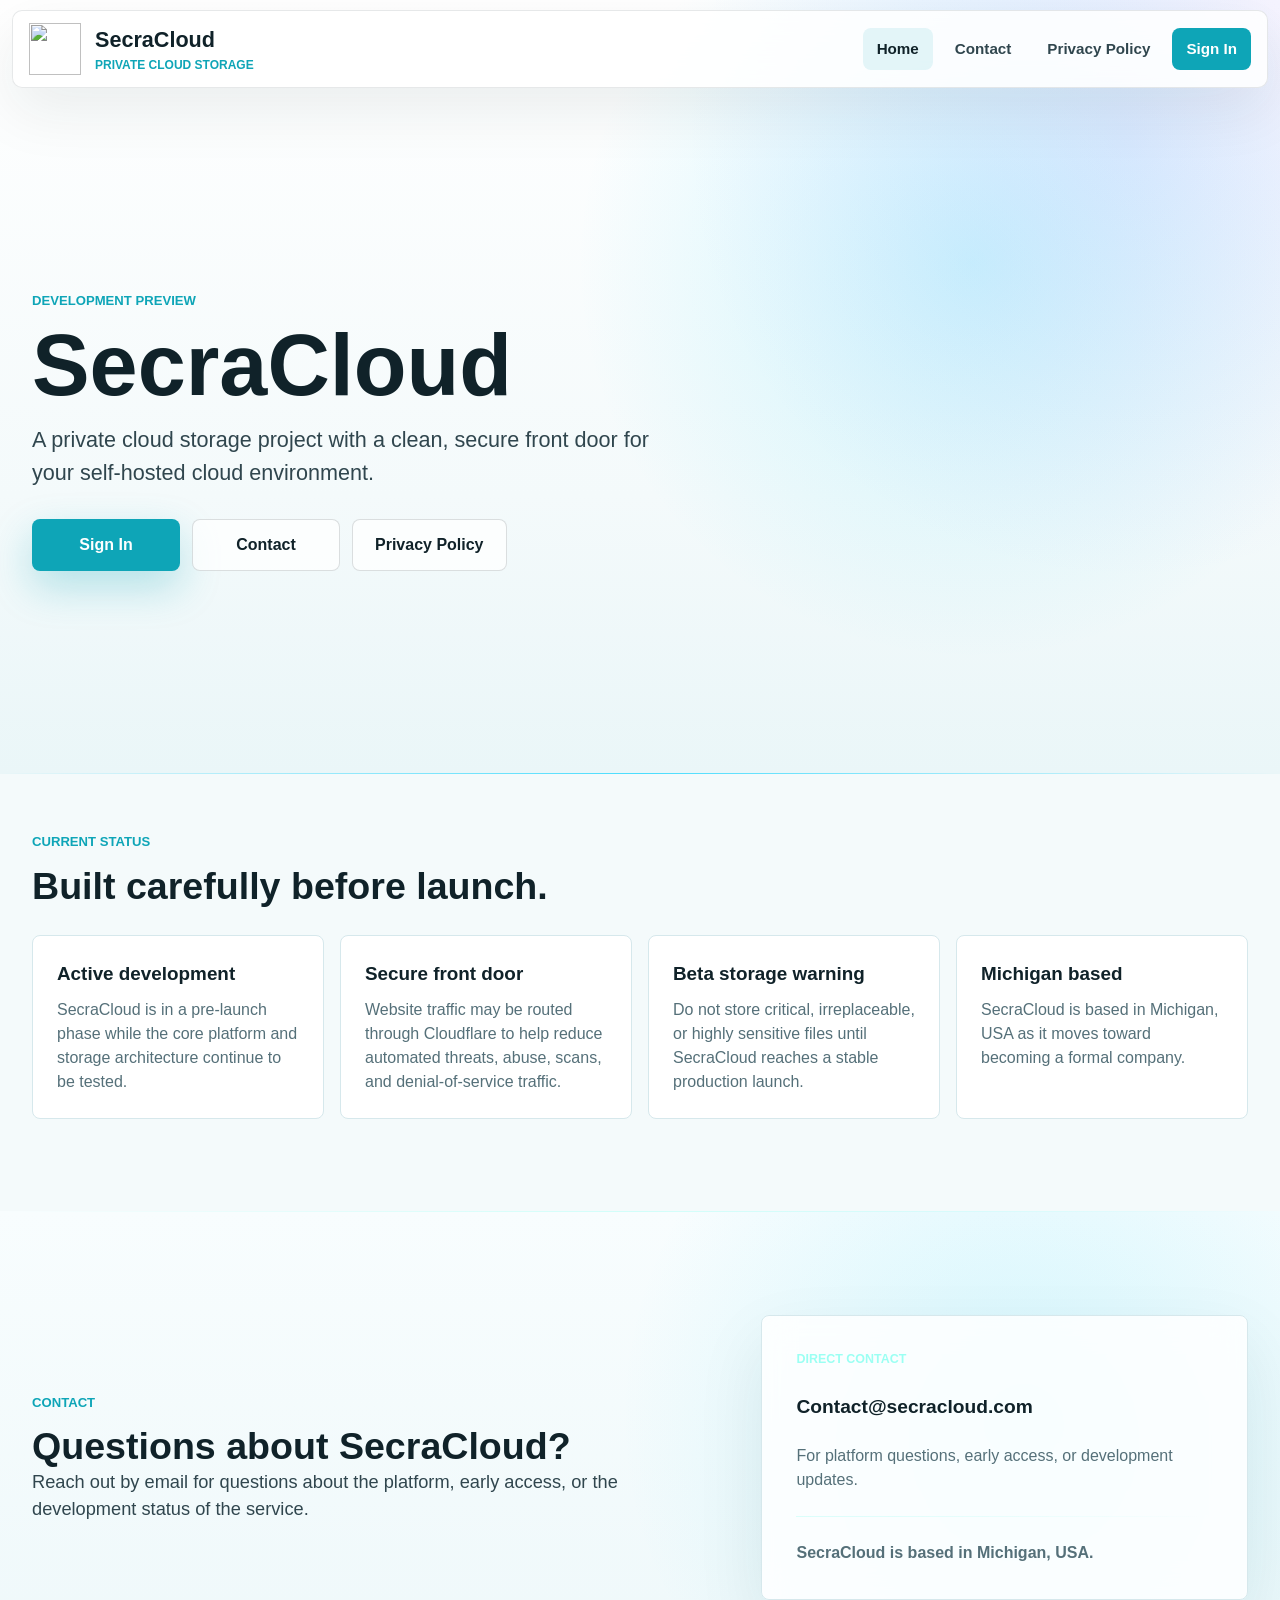
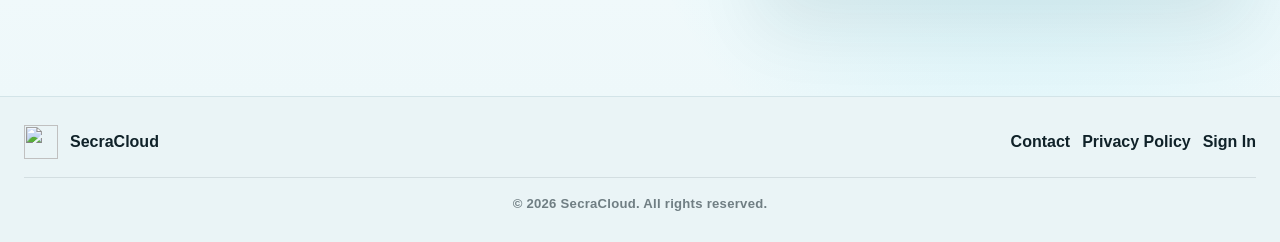
==== index.html @ 566d1885 "Add files via upload" ====
<!doctype html>
<html lang="en">
  <head>
    <meta charset="utf-8">
    <meta name="viewport" content="width=device-width, initial-scale=1">
    <title>SecraCloud</title>
    <meta
      name="description"
      content="SecraCloud is a private cloud storage project currently in active development."
    >
    <link rel="icon" href="assets/favicon.png" type="image/png">
    <link rel="alternate icon" href="assets/favicon.svg" type="image/svg+xml">
    <link rel="stylesheet" href="styles.css">
  </head>
  <body>
    <header class="site-header">
      <nav class="nav-shell" aria-label="Primary navigation">
        <a class="brand" href="index.html" aria-label="SecraCloud home">
          <img src="assets/favicon.png" alt="" width="52" height="52">
          <span>
            <span class="brand-name">SecraCloud</span>
            <span class="brand-tagline">Private cloud storage</span>
          </span>
        </a>
        <div class="nav-links">
          <a aria-current="page" href="index.html">Home</a>
          <a href="#contact">Contact</a>
          <a href="privacy.html">Privacy Policy</a>
          <button id="account-pill" class="account-profile" type="button" hidden>
            <span id="account-avatar" class="account-avatar" aria-hidden="true">SC</span>
            <span id="account-name">Account</span>
          </button>
          <a class="nav-action" href="https://api.secracloud.com" data-storage-link>Sign In</a>
        </div>
      </nav>
    </header>

    <main>
      <section class="hero" aria-labelledby="home-title">
        <div class="hero-inner">
          <p class="eyebrow">Development preview</p>
          <h1 id="home-title">SecraCloud</h1>
          <p class="hero-copy">
            A private cloud storage project with a clean, secure front door for
            your self-hosted cloud environment.
          </p>
          <div class="hero-actions">
            <a class="button button-primary" href="https://api.secracloud.com" data-storage-link>Sign In</a>
            <a class="button button-secondary" href="mailto:Gabrielconway@secracloud.com?subject=SecraCloud%20Inquiry">Contact</a>
            <a class="button button-secondary" href="privacy.html">Privacy Policy</a>
          </div>
        </div>
      </section>

      <section class="status-band" aria-labelledby="status-title">
        <div class="content-wrap">
          <div class="section-heading">
            <p class="eyebrow dark">Current status</p>
            <h2 id="status-title">Built carefully before launch.</h2>
          </div>
          <div class="signal-grid">
            <article class="signal-card">
              <h3>Active development</h3>
              <p>
                SecraCloud is in a pre-launch phase while the core platform and
                storage architecture continue to be tested.
              </p>
            </article>
            <article class="signal-card">
              <h3>Secure front door</h3>
              <p>
                Website traffic may be routed through Cloudflare to help reduce
                automated threats, abuse, scans, and denial-of-service traffic.
              </p>
            </article>
            <article class="signal-card">
              <h3>Beta storage warning</h3>
              <p>
                Do not store critical, irreplaceable, or highly sensitive files
                until SecraCloud reaches a stable production launch.
              </p>
            </article>
            <article class="signal-card">
              <h3>Michigan based</h3>
              <p>
                SecraCloud is based in Michigan, USA as it moves toward becoming
                a formal company.
              </p>
            </article>
          </div>
        </div>
      </section>

      <section class="contact-band" id="contact" aria-labelledby="contact-title">
        <div class="content-wrap contact-layout">
          <div class="section-heading">
            <p class="eyebrow">Contact</p>
            <h2 id="contact-title">Questions about SecraCloud?</h2>
            <p>
              Reach out by email for questions about the platform, early access,
              or the development status of the service.
            </p>
          </div>
          <div class="contact-panel">
            <p class="contact-label">Direct contact</p>
            <a class="contact-email" href="mailto:Contact@secracloud.com?subject=SecraCloud%20Inquiry">
              Contact@secracloud.com
            </a>
            <p class="contact-note">
              For platform questions, early access, or development updates.
            </p>
            <div class="contact-divider" aria-hidden="true"></div>
            <p class="contact-meta">SecraCloud is based in Michigan, USA.</p>
          </div>
        </div>
      </section>
    </main>

    <footer class="site-footer">
      <div class="footer-inner">
        <a class="footer-brand" href="index.html">
          <img src="assets/favicon.png" alt="" width="34" height="34">
          <span>SecraCloud</span>
        </a>
        <div class="footer-links">
          <a href="#contact">Contact</a>
          <a href="privacy.html">Privacy Policy</a>
          <a href="https://api.secracloud.com" data-storage-link>Sign In</a>
        </div>
      </div>
      <p class="footer-legal">&copy; 2026 SecraCloud. All rights reserved.</p>
    </footer>

    <div id="profile-modal" class="profile-modal" role="dialog" aria-modal="true" aria-labelledby="profile-title" hidden>
      <form id="profile-form" class="profile-card">
        <h2 id="profile-title">Edit profile</h2>
        <p>Update the profile name and picture shown across SecraCloud on this signed-in session.</p>
        <div class="profile-preview">
          <span id="profile-preview-avatar" class="account-avatar account-avatar-large" aria-hidden="true">SC</span>
          <span>
            <strong id="profile-preview-name">SecraCloud user</strong>
            <small>Profile picture and display name</small>
          </span>
        </div>
        <label for="profile-name-field">Display name</label>
        <input id="profile-name-field" type="text" autocomplete="name" maxlength="80">
        <label for="profile-avatar-field">Profile picture</label>
        <input id="profile-avatar-field" type="file" accept="image/*">
        <p id="profile-status" class="profile-status" hidden></p>
        <div class="profile-actions">
          <button id="profile-cancel" class="button button-secondary" type="button">Cancel</button>
          <button class="button button-primary" type="submit">Save profile</button>
        </div>
      </form>
    </div>

    <script>
      (() => {
        const apiOrigin = "https://api.secracloud.com";
        const storageLinks = document.querySelectorAll("[data-storage-link]");
        const accountButton = document.querySelector("#account-pill");
        const accountName = document.querySelector("#account-name");
        const accountAvatar = document.querySelector("#account-avatar");
        const profileModal = document.querySelector("#profile-modal");
        const profileForm = document.querySelector("#profile-form");
        const profileCancel = document.querySelector("#profile-cancel");
        const profileNameField = document.querySelector("#profile-name-field");
        const profileAvatarField = document.querySelector("#profile-avatar-field");
        const profilePreviewName = document.querySelector("#profile-preview-name");
        const profilePreviewAvatar = document.querySelector("#profile-preview-avatar");
        const profileStatus = document.querySelector("#profile-status");
        let activeProfile = null;

        function initials(name) {
          const parts = String(name || "SC").trim().split(/\s+/).filter(Boolean);
          const letters = parts.length > 1 ? `${parts[0][0]}${parts[1][0]}` : String(parts[0] || "SC").slice(0, 2);
          return letters.toUpperCase();
        }

        function renderAvatar(target, user) {
          if (!target) return;
          if (user?.avatarDataUrl) {
            target.textContent = "";
            target.style.backgroundImage = `url("${user.avatarDataUrl}")`;
          } else {
            target.style.backgroundImage = "";
            target.textContent = initials(user?.displayName || user?.id || "SC");
          }
        }

        function renderProfile(user) {
          activeProfile = user;
          const displayName = user?.displayName || user?.id || "Account";
          if (accountName) accountName.textContent = displayName;
          if (profilePreviewName) profilePreviewName.textContent = displayName;
          if (profileNameField) profileNameField.value = displayName;
          renderAvatar(accountAvatar, user);
          renderAvatar(profilePreviewAvatar, user);
          if (accountButton) accountButton.hidden = false;
        }

        function closeProfileModal() {
          if (profileModal) profileModal.hidden = true;
          if (profileAvatarField) profileAvatarField.value = "";
          if (profileStatus) profileStatus.hidden = true;
        }

        function fileToDataUrl(file) {
          return new Promise((resolve, reject) => {
            const reader = new FileReader();
            reader.addEventListener("load", () => resolve(String(reader.result || "")));
            reader.addEventListener("error", () => reject(new Error("Could not read profile image.")));
            reader.readAsDataURL(file);
          });
        }

        async function profileImageToDataUrl(file) {
          if (!file.type.startsWith("image/")) throw new Error("Profile picture must be an image.");
          const source = await fileToDataUrl(file);
          return new Promise((resolve, reject) => {
            const image = new Image();
            image.addEventListener("load", () => {
              const size = 256;
              const canvas = document.createElement("canvas");
              const context = canvas.getContext("2d");
              if (!context) return reject(new Error("Could not prepare profile image."));
              canvas.width = size;
              canvas.height = size;
              const scale = Math.max(size / image.width, size / image.height);
              const width = image.width * scale;
              const height = image.height * scale;
              context.drawImage(image, (size - width) / 2, (size - height) / 2, width, height);
              resolve(canvas.toDataURL("image/jpeg", 0.86));
            });
            image.addEventListener("error", () => reject(new Error("Could not read profile image.")));
            image.src = source;
          });
        }

        fetch(`${apiOrigin}/api/public/session`, { credentials: "include" })
          .then((response) => (response.ok ? response.json() : null))
          .then((session) => {
            if (!session?.signedIn) return;
            const storageUrl = session.storageUrl || apiOrigin;

            storageLinks.forEach((link) => {
              link.href = storageUrl;
              link.textContent = "Go to storage";
            });
            renderProfile(session.user);
          })
          .catch(() => {});

        accountButton?.addEventListener("click", () => {
          if (!activeProfile || !profileModal) return;
          renderProfile(activeProfile);
          profileModal.hidden = false;
          requestAnimationFrame(() => profileNameField?.focus());
        });

        profileCancel?.addEventListener("click", () => closeProfileModal());
        profileModal?.addEventListener("click", (event) => {
          if (event.target === profileModal) closeProfileModal();
        });

        profileForm?.addEventListener("submit", async (event) => {
          event.preventDefault();
          if (profileStatus) {
            profileStatus.hidden = false;
            profileStatus.textContent = "Saving profile...";
            profileStatus.classList.remove("error");
          }
          try {
            let avatarDataUrl = activeProfile?.avatarDataUrl || "";
            const avatarFile = profileAvatarField?.files?.[0];
            if (avatarFile) avatarDataUrl = await profileImageToDataUrl(avatarFile);

            const response = await fetch(`${apiOrigin}/api/profile`, {
              method: "POST",
              credentials: "include",
              headers: { "content-type": "application/json" },
              body: JSON.stringify({
                displayName: profileNameField?.value?.trim() || "SecraCloud user",
                avatarDataUrl,
              }),
            });
            if (!response.ok) throw new Error("Profile could not be saved.");
            const result = await response.json();
            renderProfile(result.user);
            closeProfileModal();
          } catch {
            if (profileStatus) {
              profileStatus.textContent = "Could not save profile. Make sure you are still signed in.";
              profileStatus.classList.add("error");
            }
          }
        });
      })();
    </script>
  </body>
</html>
---- styles.css ----
:root {
  color-scheme: light;
  --night: #02070b;
  --panel: #07151a;
  --panel-soft: #0b2028;
  --text: #f4fbff;
  --muted: #b9d0d8;
  --line: rgba(155, 255, 243, 0.18);
  --cyan: #22d6ff;
  --aqua: #9bfff3;
  --teal: #0ea5b7;
  --violet: #7b6dff;
  --paper: #f4fafb;
  --paper-ink: #102229;
  --paper-muted: #557079;
}

* {
  box-sizing: border-box;
}

html {
  min-width: 320px;
  scroll-behavior: smooth;
}

body {
  margin: 0;
  background: var(--paper);
  color: var(--paper-ink);
  font-family: Inter, "Avenir Next", Helvetica, Arial, sans-serif;
  line-height: 1.5;
  letter-spacing: 0;
}

a {
  color: inherit;
  text-decoration: none;
}

img {
  display: block;
  max-width: 100%;
}

.site-header {
  position: fixed;
  top: 0;
  left: 0;
  z-index: 10;
  width: 100%;
  padding: 10px 12px;
}

.nav-shell {
  display: flex;
  align-items: center;
  justify-content: space-between;
  width: 100%;
  min-height: 78px;
  margin: 0 auto;
  padding: 12px 16px;
  border: 1px solid rgba(16, 34, 41, 0.1);
  border-radius: 10px;
  background: rgba(255, 255, 255, 0.86);
  box-shadow: 0 22px 60px rgba(16, 34, 41, 0.08);
  backdrop-filter: blur(18px);
}

.brand {
  display: inline-flex;
  align-items: center;
  min-width: 0;
  gap: 14px;
}

.brand img {
  width: 52px;
  height: 52px;
  flex: 0 0 52px;
}

.brand-name,
.brand-tagline {
  display: block;
}

.brand-name {
  color: var(--paper-ink);
  font-size: 1.35rem;
  font-weight: 800;
}

.brand-tagline {
  color: var(--teal);
  font-size: 0.75rem;
  font-weight: 700;
  text-transform: uppercase;
}

.nav-links {
  display: flex;
  align-items: center;
  justify-content: flex-end;
  gap: 8px;
}

.nav-links a {
  display: inline-flex;
  align-items: center;
  justify-content: center;
  min-height: 42px;
  padding: 0 14px;
  border-radius: 8px;
  color: #30464e;
  font-size: 0.95rem;
  font-weight: 700;
  white-space: nowrap;
}

.nav-links a:hover,
.nav-links a:focus-visible,
.nav-links a[aria-current="page"] {
  background: rgba(14, 165, 183, 0.1);
  color: var(--paper-ink);
  outline: none;
}

.nav-links .nav-action {
  background: var(--teal);
  color: #ffffff;
}

.nav-links .nav-action:hover,
.nav-links .nav-action:focus-visible {
  background: #13b7ca;
}

.account-profile {
  display: inline-flex;
  align-items: center;
  gap: 8px;
  min-height: 42px;
  padding: 0 6px;
  border: 0;
  border-radius: 8px;
  background: transparent;
  color: var(--paper-ink);
  cursor: pointer;
  font: inherit;
  font-size: 0.9rem;
  font-weight: 800;
  white-space: nowrap;
}

.account-profile:hover,
.account-profile:focus-visible {
  background: rgba(14, 165, 183, 0.08);
  outline: none;
}

.account-profile[hidden] {
  display: none !important;
}

.account-avatar {
  display: inline-flex;
  align-items: center;
  justify-content: center;
  width: 30px;
  height: 30px;
  border-radius: 999px;
  background: linear-gradient(135deg, var(--cyan), var(--violet));
  background-size: cover;
  background-position: center;
  color: #ffffff;
  font-size: 0.76rem;
  font-weight: 900;
}

.account-avatar-large {
  width: 58px;
  height: 58px;
  flex: 0 0 58px;
  font-size: 1.05rem;
}

.hero,
.page-hero {
  position: relative;
  min-height: 86svh;
  padding: 160px 32px 72px;
  display: flex;
  align-items: center;
  overflow: hidden;
  background:
    radial-gradient(circle at 76% 34%, rgba(34, 214, 255, 0.2), transparent 36%),
    radial-gradient(circle at 88% 18%, rgba(123, 109, 255, 0.14), transparent 34%),
    linear-gradient(180deg, #ffffff, #f4fafb 64%, #eaf6f8);
  color: var(--paper-ink);
}

.hero::before,
.page-hero::before,
.contact-band::after {
  content: "";
  position: absolute;
  inset: 0;
  z-index: 0;
  background: url("assets/secracloud-background.svg") center / cover no-repeat;
  filter: invert(1) hue-rotate(145deg) saturate(0.55) brightness(1.16) contrast(0.62);
  opacity: 0.42;
  pointer-events: none;
}

.page-hero {
  min-height: 56svh;
}

.hero::after,
.page-hero::after {
  content: "";
  position: absolute;
  inset: auto 0 0;
  z-index: 1;
  height: 1px;
  background: linear-gradient(90deg, transparent, rgba(34, 214, 255, 0.8), transparent);
}

.hero-inner {
  position: relative;
  z-index: 2;
  width: min(100%, 1480px);
  margin: 0 auto;
}

.hero-inner.compact {
  max-width: 900px;
}

.eyebrow {
  margin: 0 0 14px;
  color: var(--teal);
  font-size: 0.82rem;
  font-weight: 800;
  text-transform: uppercase;
}

.eyebrow.dark {
  color: var(--teal);
}

h1,
h2,
h3,
p {
  margin-top: 0;
}

h1 {
  max-width: 760px;
  margin-bottom: 18px;
  font-size: 5.4rem;
  line-height: 0.95;
  font-weight: 850;
  color: var(--paper-ink);
}

.page-hero h1 {
  max-width: 920px;
  color: var(--paper-ink);
  font-size: 4rem;
  line-height: 1.05;
}

.hero-copy {
  max-width: 640px;
  margin-bottom: 30px;
  color: #30464e;
  font-size: 1.35rem;
}

.hero-actions {
  display: flex;
  flex-wrap: wrap;
  gap: 12px;
}

.button {
  display: inline-flex;
  align-items: center;
  justify-content: center;
  min-height: 52px;
  min-width: 148px;
  padding: 0 22px;
  border: 1px solid rgba(16, 34, 41, 0.14);
  border-radius: 8px;
  font-weight: 800;
}

.button-primary {
  border-color: transparent;
  background: var(--teal);
  color: #ffffff;
  box-shadow: 0 16px 40px rgba(14, 165, 183, 0.28);
}

.button-primary:hover,
.button-primary:focus-visible {
  background: #13b7ca;
  outline: none;
}

.button-secondary {
  background: rgba(255, 255, 255, 0.72);
  color: var(--paper-ink);
}

.button-secondary:hover,
.button-secondary:focus-visible {
  border-color: rgba(14, 165, 183, 0.32);
  background: rgba(14, 165, 183, 0.1);
  outline: none;
}

.status-band {
  background: var(--paper);
  color: var(--paper-ink);
  padding: 58px 32px 92px;
}

.content-wrap,
.footer-inner {
  width: min(100%, 1480px);
  margin: 0 auto;
}

.section-heading {
  max-width: 700px;
  margin-bottom: 28px;
}

.section-heading h2 {
  margin-bottom: 0;
  font-size: 2.35rem;
  line-height: 1.1;
}

.signal-grid {
  display: grid;
  grid-template-columns: repeat(4, minmax(0, 1fr));
  gap: 16px;
}

.signal-card {
  min-height: 180px;
  padding: 24px;
  border: 1px solid #d6e8ec;
  border-radius: 8px;
  background: #ffffff;
}

.signal-card h3 {
  margin-bottom: 10px;
  font-size: 1.18rem;
}

.signal-card p {
  margin-bottom: 0;
  color: var(--paper-muted);
}

.contact-band {
  position: relative;
  padding: 104px 32px 96px;
  background:
    radial-gradient(circle at 80% 42%, rgba(34, 214, 255, 0.16), transparent 38%),
    linear-gradient(180deg, #f8fdfe, #eef8fa);
  color: var(--paper-ink);
  overflow: hidden;
}

.contact-band::before {
  content: "";
  position: absolute;
  inset: 0 0 auto;
  z-index: 1;
  height: 1px;
  background: linear-gradient(90deg, transparent, rgba(155, 255, 243, 0.42), transparent);
}

.contact-layout {
  position: relative;
  z-index: 2;
  display: grid;
  grid-template-columns: minmax(0, 1fr) minmax(340px, 0.74fr);
  gap: 72px;
  align-items: center;
}

.contact-layout .section-heading {
  margin-bottom: 0;
}

.contact-layout .section-heading p:not(.eyebrow) {
  max-width: 620px;
  margin-bottom: 0;
  color: #30464e;
  font-size: 1.14rem;
}

.contact-panel {
  padding: 34px;
  border: 1px solid #d6e8ec;
  border-radius: 8px;
  background: rgba(255, 255, 255, 0.84);
  box-shadow: 0 28px 70px rgba(16, 34, 41, 0.08);
  backdrop-filter: blur(16px);
}

.contact-label {
  margin-bottom: 12px;
  color: var(--aqua);
  font-size: 0.78rem;
  font-weight: 800;
  text-transform: uppercase;
}

.contact-email {
  display: inline-block;
  padding: 12px 0;
  color: var(--paper-ink);
  font-size: 1.2rem;
  font-weight: 800;
  overflow-wrap: anywhere;
}

.contact-email:hover,
.contact-email:focus-visible {
  color: var(--aqua);
  outline: none;
}

.contact-meta {
  margin: 0;
  color: var(--paper-muted);
  font-weight: 700;
}

.contact-note {
  margin: 10px 0 0;
  color: var(--paper-muted);
}

.contact-divider {
  width: 100%;
  height: 1px;
  margin: 24px 0;
  background: linear-gradient(90deg, rgba(155, 255, 243, 0.34), transparent);
}

.policy-page {
  background: var(--paper);
  color: var(--paper-ink);
}

.policy-main {
  padding: 64px 24px 76px;
}

.policy-content {
  width: min(100%, 900px);
  margin: 0 auto;
}

.policy-intro {
  color: #30464e;
  font-size: 1.18rem;
}

.policy-section {
  padding: 30px 0;
  border-top: 1px solid #d3e4e8;
}

.policy-section h2 {
  margin-bottom: 14px;
  font-size: 1.65rem;
  line-height: 1.2;
}

.policy-section p {
  color: #30464e;
}

.policy-section p:last-child {
  margin-bottom: 0;
}

.policy-section a {
  color: #006e7c;
  font-weight: 800;
  text-decoration: underline;
  text-decoration-thickness: 1px;
  text-underline-offset: 3px;
}

.site-footer {
  background: #eaf4f6;
  color: var(--paper-ink);
  padding: 28px 24px;
  border-top: 1px solid #d3e4e8;
}

.light-footer {
  background: #eaf4f6;
  color: var(--paper-ink);
  border-top: 1px solid #d3e4e8;
}

.footer-inner {
  display: flex;
  align-items: center;
  justify-content: space-between;
  gap: 18px;
}

.footer-brand,
.footer-links {
  display: flex;
  align-items: center;
  gap: 12px;
}

.footer-brand {
  font-weight: 800;
}

.footer-links a {
  color: inherit;
  font-weight: 700;
}

.footer-links a:hover,
.footer-links a:focus-visible {
  color: var(--teal);
  outline: none;
}

.footer-legal {
  width: min(100%, 1480px);
  margin: 18px auto 0;
  padding-top: 16px;
  border-top: 1px solid rgba(16, 34, 41, 0.1);
  color: rgba(16, 34, 41, 0.56);
  font-size: 0.82rem;
  font-weight: 650;
  letter-spacing: 0.02em;
  text-align: center;
}

.profile-modal {
  position: fixed;
  inset: 0;
  z-index: 30;
  display: grid;
  place-items: center;
  padding: 24px;
  background: rgba(16, 34, 41, 0.28);
  backdrop-filter: blur(10px);
}

.profile-modal[hidden] {
  display: none !important;
}

.profile-card {
  width: min(100%, 520px);
  padding: 28px;
  border: 1px solid #d6e8ec;
  border-radius: 14px;
  background: rgba(255, 255, 255, 0.94);
  box-shadow: 0 28px 90px rgba(16, 34, 41, 0.16);
}

.profile-card h2 {
  margin-bottom: 8px;
  font-size: 1.7rem;
}

.profile-card p {
  color: var(--paper-muted);
}

.profile-preview {
  display: flex;
  align-items: center;
  gap: 14px;
  margin: 20px 0;
  padding: 14px;
  border: 1px solid #d6e8ec;
  border-radius: 12px;
  background: #f8fdfe;
}

.profile-preview strong,
.profile-preview small {
  display: block;
}

.profile-preview small {
  color: var(--paper-muted);
  font-weight: 700;
}

.profile-card label {
  display: block;
  margin: 14px 0 6px;
  color: var(--paper-ink);
  font-weight: 850;
}

.profile-card input[type="text"],
.profile-card input[type="file"] {
  width: 100%;
  min-height: 44px;
  padding: 10px 12px;
  border: 1px solid #c8dde2;
  border-radius: 10px;
  background: #ffffff;
  color: var(--paper-ink);
  font: inherit;
}

.profile-card input[type="file"] {
  padding: 9px 12px;
}

.profile-status {
  margin: 14px 0 0;
  color: var(--teal);
  font-weight: 800;
}

.profile-status.error {
  color: #92342d;
}

.profile-actions {
  display: flex;
  justify-content: flex-end;
  gap: 10px;
  margin-top: 20px;
}

.light-footer .footer-legal {
  border-top-color: rgba(16, 34, 41, 0.1);
  color: rgba(16, 34, 41, 0.56);
}

.not-found .hero {
  min-height: 100svh;
}

@media (max-width: 820px) {
  .site-header {
    padding: 14px;
  }

  .nav-shell {
    align-items: flex-start;
    flex-direction: column;
    gap: 12px;
    padding: 12px;
  }

  .nav-links {
    width: 100%;
    justify-content: flex-start;
    overflow-x: auto;
    padding-bottom: 2px;
  }

  .hero,
  .page-hero {
    min-height: 84svh;
    padding: 190px 18px 54px;
  }

  .page-hero {
    min-height: 62svh;
  }

  h1,
  .page-hero h1 {
    font-size: 3.05rem;
    line-height: 1;
  }

  .hero-copy {
    font-size: 1.08rem;
  }

  .status-band,
  .policy-main {
    padding-right: 18px;
    padding-left: 18px;
  }

  .signal-grid {
    grid-template-columns: repeat(2, minmax(0, 1fr));
  }

  .contact-band {
    padding-top: 76px;
    padding-bottom: 78px;
    padding-right: 18px;
    padding-left: 18px;
  }

  .contact-layout {
    grid-template-columns: 1fr;
    gap: 28px;
  }

  .section-heading h2 {
    font-size: 2rem;
  }

  .footer-inner {
    align-items: flex-start;
    flex-direction: column;
  }
}

@media (max-width: 460px) {
  .brand img {
    width: 46px;
    height: 46px;
    flex-basis: 46px;
  }

  .brand-name {
    font-size: 1.12rem;
  }

  .brand-tagline {
    font-size: 0.68rem;
  }

  .nav-links a {
    min-height: 38px;
    padding: 0 10px;
    font-size: 0.86rem;
  }

  h1,
  .page-hero h1 {
    font-size: 2.45rem;
  }

  .button {
    width: 100%;
  }

  .signal-grid {
    grid-template-columns: 1fr;
  }

  .contact-panel {
    padding: 26px;
  }

  .contact-email {
    font-size: 1rem;
  }
}
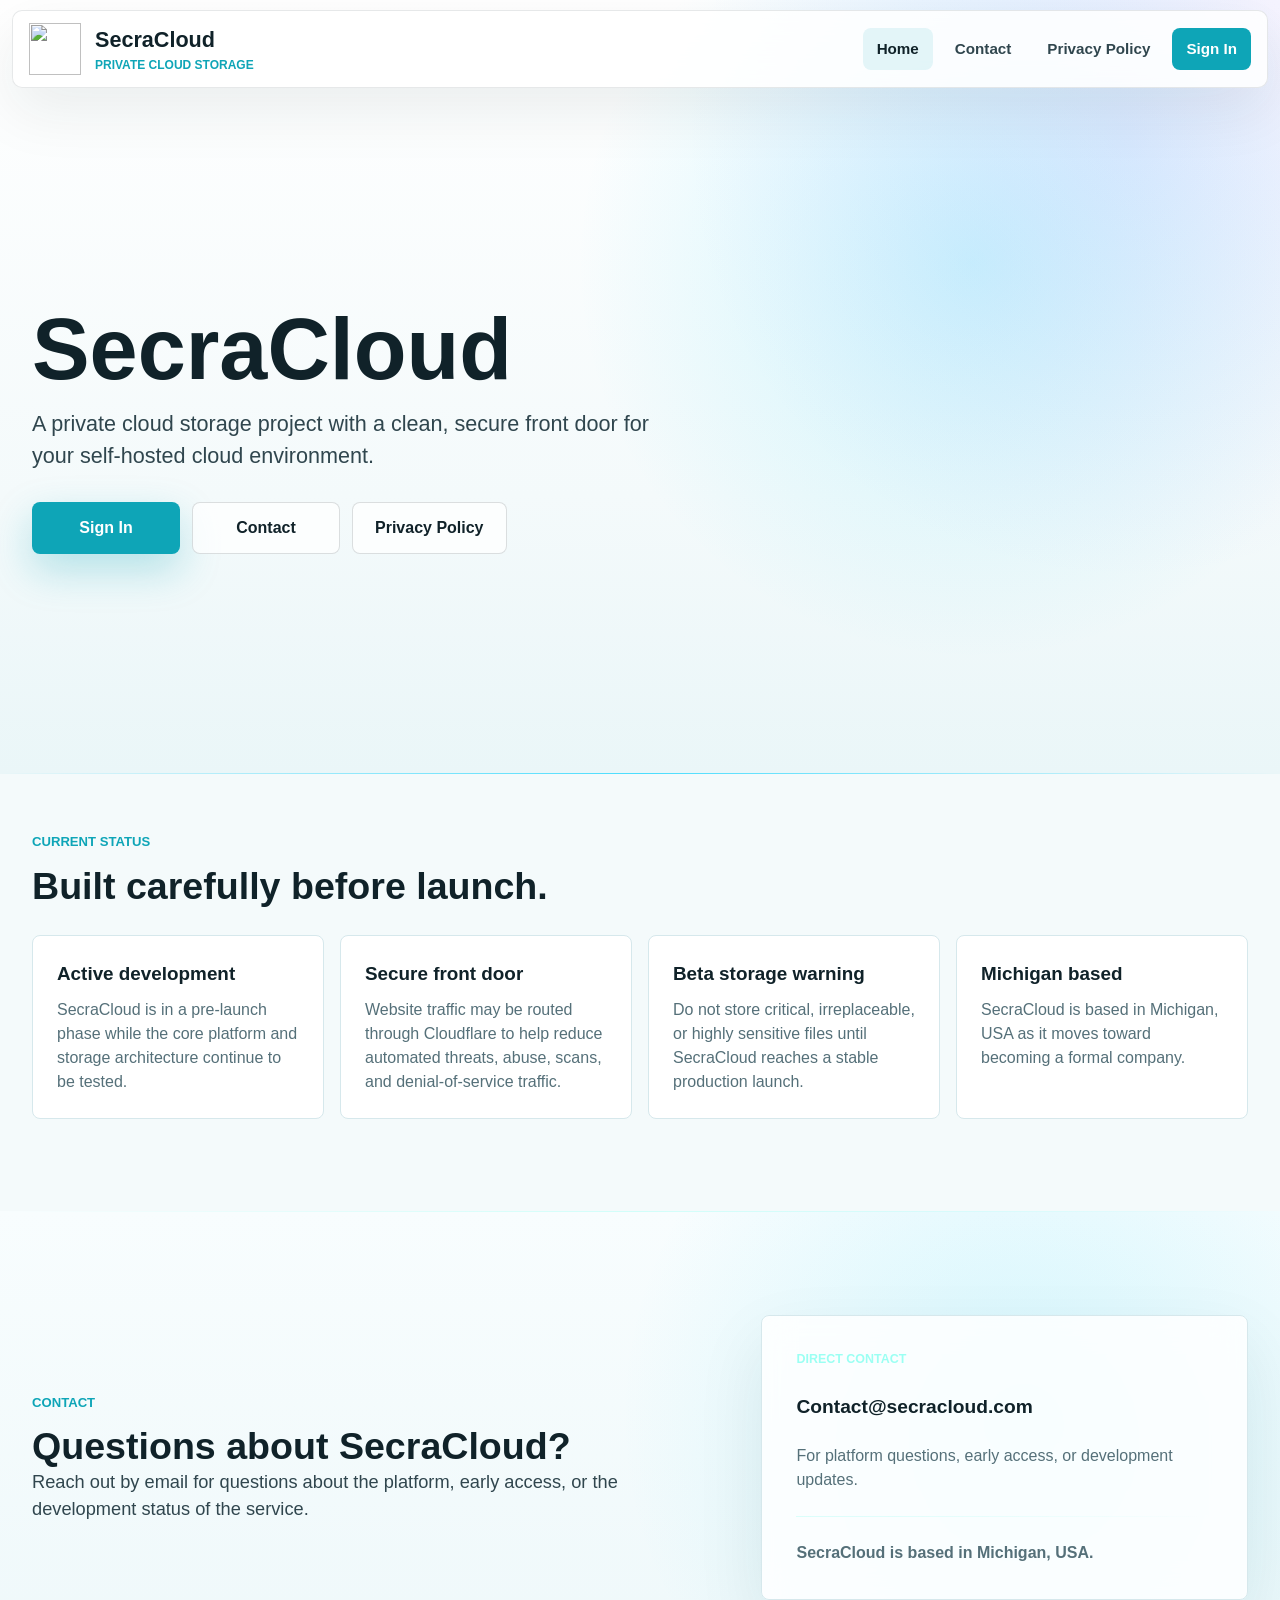
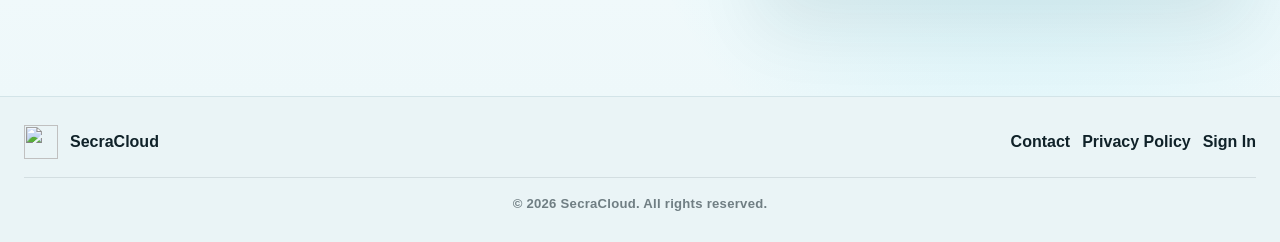
==== commit 7f009acd: "Add files via upload" ====
--- a/index.html
+++ b/index.html
@@ -38,7 +38,6 @@
     <main>
       <section class="hero" aria-labelledby="home-title">
         <div class="hero-inner">
-          <p class="eyebrow">Development preview</p>
           <h1 id="home-title">SecraCloud</h1>
           <p class="hero-copy">
             A private cloud storage project with a clean, secure front door for
@@ -118,10 +117,10 @@
 
     <footer class="site-footer">
       <div class="footer-inner">
-        <a class="footer-brand" href="index.html">
+        <div class="footer-brand">
           <img src="assets/favicon.png" alt="" width="34" height="34">
           <span>SecraCloud</span>
-        </a>
+        </div>
         <div class="footer-links">
           <a href="#contact">Contact</a>
           <a href="privacy.html">Privacy Policy</a>
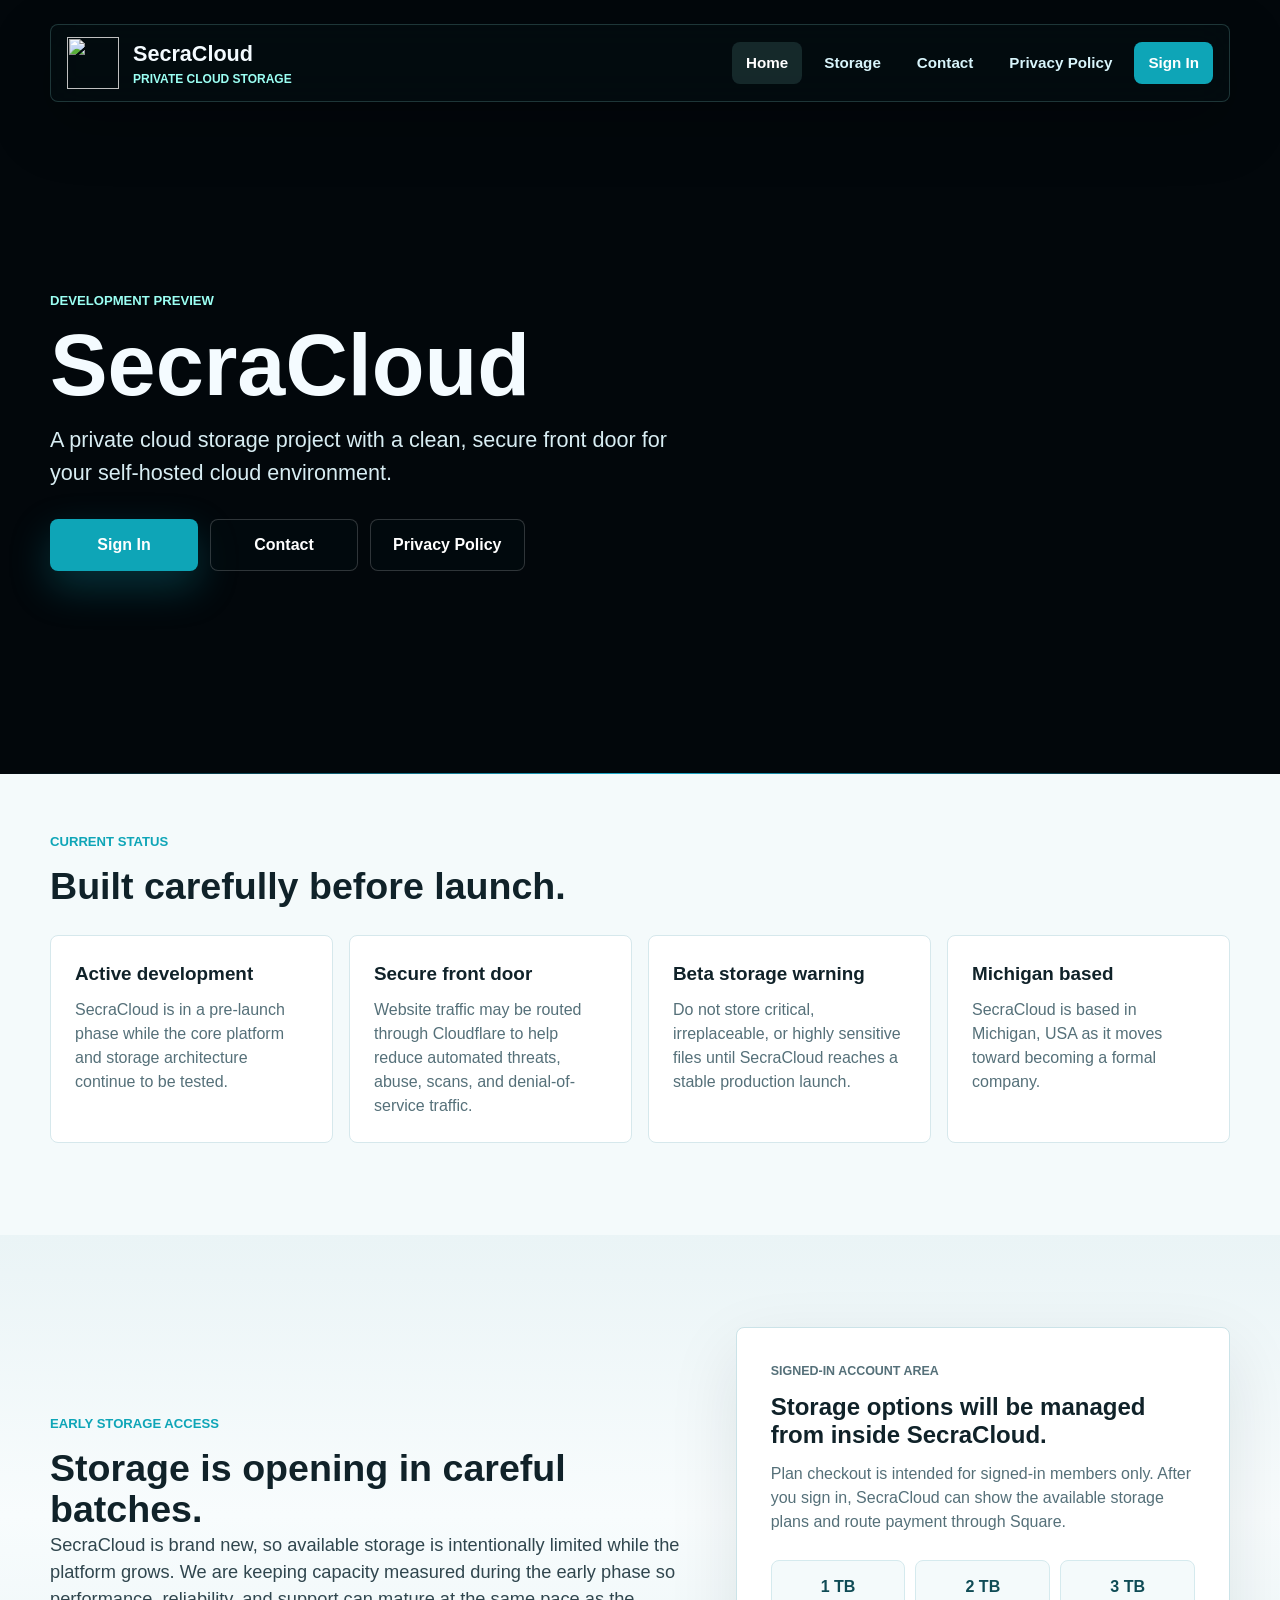
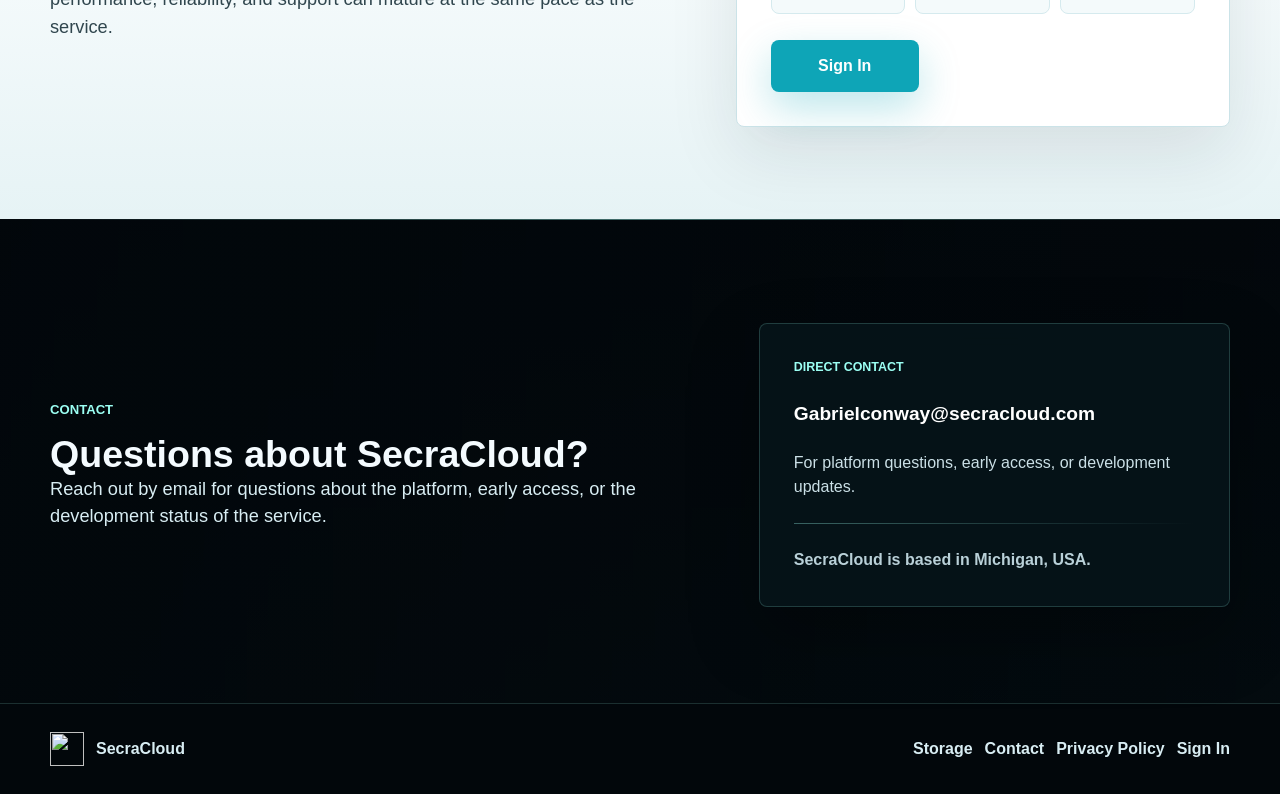
==== commit a63d8fef: "Add files via upload" ====
--- a/index.html
+++ b/index.html
@@ -24,13 +24,10 @@
         </a>
         <div class="nav-links">
           <a aria-current="page" href="index.html">Home</a>
+          <a href="#storage">Storage</a>
           <a href="#contact">Contact</a>
           <a href="privacy.html">Privacy Policy</a>
-          <button id="account-pill" class="account-profile" type="button" hidden>
-            <span id="account-avatar" class="account-avatar" aria-hidden="true">SC</span>
-            <span id="account-name">Account</span>
-          </button>
-          <a class="nav-action" href="https://api.secracloud.com" data-storage-link>Sign In</a>
+          <a class="nav-action" href="https://cloud.secracloud.com">Sign In</a>
         </div>
       </nav>
     </header>
@@ -38,13 +35,14 @@
     <main>
       <section class="hero" aria-labelledby="home-title">
         <div class="hero-inner">
+          <p class="eyebrow">Development preview</p>
           <h1 id="home-title">SecraCloud</h1>
           <p class="hero-copy">
             A private cloud storage project with a clean, secure front door for
             your self-hosted cloud environment.
           </p>
           <div class="hero-actions">
-            <a class="button button-primary" href="https://api.secracloud.com" data-storage-link>Sign In</a>
+            <a class="button button-primary" href="https://cloud.secracloud.com">Sign In</a>
             <a class="button button-secondary" href="mailto:Gabrielconway@secracloud.com?subject=SecraCloud%20Inquiry">Contact</a>
             <a class="button button-secondary" href="privacy.html">Privacy Policy</a>
           </div>
@@ -90,6 +88,36 @@
         </div>
       </section>
 
+      <section class="storage-band" id="storage" aria-labelledby="storage-title">
+        <div class="content-wrap storage-layout">
+          <div class="section-heading">
+            <p class="eyebrow dark">Early storage access</p>
+            <h2 id="storage-title">Storage is opening in careful batches.</h2>
+            <p>
+              SecraCloud is brand new, so available storage is intentionally
+              limited while the platform grows. We are keeping capacity measured
+              during the early phase so performance, reliability, and support
+              can mature at the same pace as the service.
+            </p>
+          </div>
+          <div class="storage-panel">
+            <p class="storage-kicker">Signed-in account area</p>
+            <h3>Storage options will be managed from inside SecraCloud.</h3>
+            <p>
+              Plan checkout is intended for signed-in members only. After you
+              sign in, SecraCloud can show the available storage plans and route
+              payment through Square.
+            </p>
+            <div class="tier-list" aria-label="Planned storage tiers">
+              <span>1 TB</span>
+              <span>2 TB</span>
+              <span>3 TB</span>
+            </div>
+            <a class="button button-primary" href="https://cloud.secracloud.com">Sign In</a>
+          </div>
+        </div>
+      </section>
+
       <section class="contact-band" id="contact" aria-labelledby="contact-title">
         <div class="content-wrap contact-layout">
           <div class="section-heading">
@@ -102,8 +130,8 @@
           </div>
           <div class="contact-panel">
             <p class="contact-label">Direct contact</p>
-            <a class="contact-email" href="mailto:Contact@secracloud.com?subject=SecraCloud%20Inquiry">
-              Contact@secracloud.com
+            <a class="contact-email" href="mailto:Gabrielconway@secracloud.com?subject=SecraCloud%20Inquiry">
+              Gabrielconway@secracloud.com
             </a>
             <p class="contact-note">
               For platform questions, early access, or development updates.
@@ -117,184 +145,17 @@
 
     <footer class="site-footer">
       <div class="footer-inner">
-        <div class="footer-brand">
+        <a class="footer-brand" href="index.html">
           <img src="assets/favicon.png" alt="" width="34" height="34">
           <span>SecraCloud</span>
-        </div>
+        </a>
         <div class="footer-links">
+          <a href="#storage">Storage</a>
           <a href="#contact">Contact</a>
           <a href="privacy.html">Privacy Policy</a>
-          <a href="https://api.secracloud.com" data-storage-link>Sign In</a>
+          <a href="https://cloud.secracloud.com">Sign In</a>
         </div>
       </div>
-      <p class="footer-legal">&copy; 2026 SecraCloud. All rights reserved.</p>
     </footer>
-
-    <div id="profile-modal" class="profile-modal" role="dialog" aria-modal="true" aria-labelledby="profile-title" hidden>
-      <form id="profile-form" class="profile-card">
-        <h2 id="profile-title">Edit profile</h2>
-        <p>Update the profile name and picture shown across SecraCloud on this signed-in session.</p>
-        <div class="profile-preview">
-          <span id="profile-preview-avatar" class="account-avatar account-avatar-large" aria-hidden="true">SC</span>
-          <span>
-            <strong id="profile-preview-name">SecraCloud user</strong>
-            <small>Profile picture and display name</small>
-          </span>
-        </div>
-        <label for="profile-name-field">Display name</label>
-        <input id="profile-name-field" type="text" autocomplete="name" maxlength="80">
-        <label for="profile-avatar-field">Profile picture</label>
-        <input id="profile-avatar-field" type="file" accept="image/*">
-        <p id="profile-status" class="profile-status" hidden></p>
-        <div class="profile-actions">
-          <button id="profile-cancel" class="button button-secondary" type="button">Cancel</button>
-          <button class="button button-primary" type="submit">Save profile</button>
-        </div>
-      </form>
-    </div>
-
-    <script>
-      (() => {
-        const apiOrigin = "https://api.secracloud.com";
-        const storageLinks = document.querySelectorAll("[data-storage-link]");
-        const accountButton = document.querySelector("#account-pill");
-        const accountName = document.querySelector("#account-name");
-        const accountAvatar = document.querySelector("#account-avatar");
-        const profileModal = document.querySelector("#profile-modal");
-        const profileForm = document.querySelector("#profile-form");
-        const profileCancel = document.querySelector("#profile-cancel");
-        const profileNameField = document.querySelector("#profile-name-field");
-        const profileAvatarField = document.querySelector("#profile-avatar-field");
-        const profilePreviewName = document.querySelector("#profile-preview-name");
-        const profilePreviewAvatar = document.querySelector("#profile-preview-avatar");
-        const profileStatus = document.querySelector("#profile-status");
-        let activeProfile = null;
-
-        function initials(name) {
-          const parts = String(name || "SC").trim().split(/\s+/).filter(Boolean);
-          const letters = parts.length > 1 ? `${parts[0][0]}${parts[1][0]}` : String(parts[0] || "SC").slice(0, 2);
-          return letters.toUpperCase();
-        }
-
-        function renderAvatar(target, user) {
-          if (!target) return;
-          if (user?.avatarDataUrl) {
-            target.textContent = "";
-            target.style.backgroundImage = `url("${user.avatarDataUrl}")`;
-          } else {
-            target.style.backgroundImage = "";
-            target.textContent = initials(user?.displayName || user?.id || "SC");
-          }
-        }
-
-        function renderProfile(user) {
-          activeProfile = user;
-          const displayName = user?.displayName || user?.id || "Account";
-          if (accountName) accountName.textContent = displayName;
-          if (profilePreviewName) profilePreviewName.textContent = displayName;
-          if (profileNameField) profileNameField.value = displayName;
-          renderAvatar(accountAvatar, user);
-          renderAvatar(profilePreviewAvatar, user);
-          if (accountButton) accountButton.hidden = false;
-        }
-
-        function closeProfileModal() {
-          if (profileModal) profileModal.hidden = true;
-          if (profileAvatarField) profileAvatarField.value = "";
-          if (profileStatus) profileStatus.hidden = true;
-        }
-
-        function fileToDataUrl(file) {
-          return new Promise((resolve, reject) => {
-            const reader = new FileReader();
-            reader.addEventListener("load", () => resolve(String(reader.result || "")));
-            reader.addEventListener("error", () => reject(new Error("Could not read profile image.")));
-            reader.readAsDataURL(file);
-          });
-        }
-
-        async function profileImageToDataUrl(file) {
-          if (!file.type.startsWith("image/")) throw new Error("Profile picture must be an image.");
-          const source = await fileToDataUrl(file);
-          return new Promise((resolve, reject) => {
-            const image = new Image();
-            image.addEventListener("load", () => {
-              const size = 256;
-              const canvas = document.createElement("canvas");
-              const context = canvas.getContext("2d");
-              if (!context) return reject(new Error("Could not prepare profile image."));
-              canvas.width = size;
-              canvas.height = size;
-              const scale = Math.max(size / image.width, size / image.height);
-              const width = image.width * scale;
-              const height = image.height * scale;
-              context.drawImage(image, (size - width) / 2, (size - height) / 2, width, height);
-              resolve(canvas.toDataURL("image/jpeg", 0.86));
-            });
-            image.addEventListener("error", () => reject(new Error("Could not read profile image.")));
-            image.src = source;
-          });
-        }
-
-        fetch(`${apiOrigin}/api/public/session`, { credentials: "include" })
-          .then((response) => (response.ok ? response.json() : null))
-          .then((session) => {
-            if (!session?.signedIn) return;
-            const storageUrl = session.storageUrl || apiOrigin;
-
-            storageLinks.forEach((link) => {
-              link.href = storageUrl;
-              link.textContent = "Go to storage";
-            });
-            renderProfile(session.user);
-          })
-          .catch(() => {});
-
-        accountButton?.addEventListener("click", () => {
-          if (!activeProfile || !profileModal) return;
-          renderProfile(activeProfile);
-          profileModal.hidden = false;
-          requestAnimationFrame(() => profileNameField?.focus());
-        });
-
-        profileCancel?.addEventListener("click", () => closeProfileModal());
-        profileModal?.addEventListener("click", (event) => {
-          if (event.target === profileModal) closeProfileModal();
-        });
-
-        profileForm?.addEventListener("submit", async (event) => {
-          event.preventDefault();
-          if (profileStatus) {
-            profileStatus.hidden = false;
-            profileStatus.textContent = "Saving profile...";
-            profileStatus.classList.remove("error");
-          }
-          try {
-            let avatarDataUrl = activeProfile?.avatarDataUrl || "";
-            const avatarFile = profileAvatarField?.files?.[0];
-            if (avatarFile) avatarDataUrl = await profileImageToDataUrl(avatarFile);
-
-            const response = await fetch(`${apiOrigin}/api/profile`, {
-              method: "POST",
-              credentials: "include",
-              headers: { "content-type": "application/json" },
-              body: JSON.stringify({
-                displayName: profileNameField?.value?.trim() || "SecraCloud user",
-                avatarDataUrl,
-              }),
-            });
-            if (!response.ok) throw new Error("Profile could not be saved.");
-            const result = await response.json();
-            renderProfile(result.user);
-            closeProfileModal();
-          } catch {
-            if (profileStatus) {
-              profileStatus.textContent = "Could not save profile. Make sure you are still signed in.";
-              profileStatus.classList.add("error");
-            }
-          }
-        });
-      })();
-    </script>
   </body>
 </html>
--- a/styles.css
+++ b/styles.css
@@ -1,5 +1,5 @@
 :root {
-  color-scheme: light;
+  color-scheme: dark;
   --night: #02070b;
   --panel: #07151a;
   --panel-soft: #0b2028;
@@ -26,8 +26,8 @@
 
 body {
   margin: 0;
-  background: var(--paper);
-  color: var(--paper-ink);
+  background: var(--night);
+  color: var(--text);
   font-family: Inter, "Avenir Next", Helvetica, Arial, sans-serif;
   line-height: 1.5;
   letter-spacing: 0;
@@ -49,21 +49,21 @@
   left: 0;
   z-index: 10;
   width: 100%;
-  padding: 10px 12px;
+  padding: 24px;
 }
 
 .nav-shell {
   display: flex;
   align-items: center;
   justify-content: space-between;
-  width: 100%;
+  width: min(100%, 1180px);
   min-height: 78px;
   margin: 0 auto;
   padding: 12px 16px;
-  border: 1px solid rgba(16, 34, 41, 0.1);
-  border-radius: 10px;
-  background: rgba(255, 255, 255, 0.86);
-  box-shadow: 0 22px 60px rgba(16, 34, 41, 0.08);
+  border: 1px solid var(--line);
+  border-radius: 8px;
+  background: rgba(3, 12, 16, 0.84);
+  box-shadow: 0 22px 60px rgba(0, 0, 0, 0.28);
   backdrop-filter: blur(18px);
 }
 
@@ -86,13 +86,13 @@
 }
 
 .brand-name {
-  color: var(--paper-ink);
+  color: var(--text);
   font-size: 1.35rem;
   font-weight: 800;
 }
 
 .brand-tagline {
-  color: var(--teal);
+  color: var(--aqua);
   font-size: 0.75rem;
   font-weight: 700;
   text-transform: uppercase;
@@ -112,7 +112,7 @@
   min-height: 42px;
   padding: 0 14px;
   border-radius: 8px;
-  color: #30464e;
+  color: #d8f5fb;
   font-size: 0.95rem;
   font-weight: 700;
   white-space: nowrap;
@@ -121,8 +121,8 @@
 .nav-links a:hover,
 .nav-links a:focus-visible,
 .nav-links a[aria-current="page"] {
-  background: rgba(14, 165, 183, 0.1);
-  color: var(--paper-ink);
+  background: rgba(155, 255, 243, 0.12);
+  color: #ffffff;
   outline: none;
 }
 
@@ -134,83 +134,20 @@
 .nav-links .nav-action:hover,
 .nav-links .nav-action:focus-visible {
   background: #13b7ca;
-}
-
-.account-profile {
-  display: inline-flex;
-  align-items: center;
-  gap: 8px;
-  min-height: 42px;
-  padding: 0 6px;
-  border: 0;
-  border-radius: 8px;
-  background: transparent;
-  color: var(--paper-ink);
-  cursor: pointer;
-  font: inherit;
-  font-size: 0.9rem;
-  font-weight: 800;
-  white-space: nowrap;
-}
-
-.account-profile:hover,
-.account-profile:focus-visible {
-  background: rgba(14, 165, 183, 0.08);
-  outline: none;
-}
-
-.account-profile[hidden] {
-  display: none !important;
-}
-
-.account-avatar {
-  display: inline-flex;
-  align-items: center;
-  justify-content: center;
-  width: 30px;
-  height: 30px;
-  border-radius: 999px;
-  background: linear-gradient(135deg, var(--cyan), var(--violet));
-  background-size: cover;
-  background-position: center;
-  color: #ffffff;
-  font-size: 0.76rem;
-  font-weight: 900;
-}
-
-.account-avatar-large {
-  width: 58px;
-  height: 58px;
-  flex: 0 0 58px;
-  font-size: 1.05rem;
 }
 
 .hero,
 .page-hero {
   position: relative;
   min-height: 86svh;
-  padding: 160px 32px 72px;
+  padding: 160px 24px 72px;
   display: flex;
   align-items: center;
   overflow: hidden;
   background:
-    radial-gradient(circle at 76% 34%, rgba(34, 214, 255, 0.2), transparent 36%),
-    radial-gradient(circle at 88% 18%, rgba(123, 109, 255, 0.14), transparent 34%),
-    linear-gradient(180deg, #ffffff, #f4fafb 64%, #eaf6f8);
-  color: var(--paper-ink);
-}
-
-.hero::before,
-.page-hero::before,
-.contact-band::after {
-  content: "";
-  position: absolute;
-  inset: 0;
-  z-index: 0;
-  background: url("assets/secracloud-background.svg") center / cover no-repeat;
-  filter: invert(1) hue-rotate(145deg) saturate(0.55) brightness(1.16) contrast(0.62);
-  opacity: 0.42;
-  pointer-events: none;
+    linear-gradient(90deg, rgba(2, 7, 11, 0.94), rgba(2, 7, 11, 0.66) 44%, rgba(2, 7, 11, 0.2)),
+    linear-gradient(180deg, rgba(2, 7, 11, 0.3), rgba(2, 7, 11, 0.82)),
+    url("assets/secracloud-background.svg") center / cover no-repeat;
 }
 
 .page-hero {
@@ -222,15 +159,14 @@
   content: "";
   position: absolute;
   inset: auto 0 0;
-  z-index: 1;
   height: 1px;
   background: linear-gradient(90deg, transparent, rgba(34, 214, 255, 0.8), transparent);
 }
 
 .hero-inner {
   position: relative;
-  z-index: 2;
-  width: min(100%, 1480px);
+  z-index: 1;
+  width: min(100%, 1180px);
   margin: 0 auto;
 }
 
@@ -240,7 +176,7 @@
 
 .eyebrow {
   margin: 0 0 14px;
-  color: var(--teal);
+  color: var(--aqua);
   font-size: 0.82rem;
   font-weight: 800;
   text-transform: uppercase;
@@ -263,12 +199,11 @@
   font-size: 5.4rem;
   line-height: 0.95;
   font-weight: 850;
-  color: var(--paper-ink);
 }
 
 .page-hero h1 {
   max-width: 920px;
-  color: var(--paper-ink);
+  color: var(--text);
   font-size: 4rem;
   line-height: 1.05;
 }
@@ -276,7 +211,7 @@
 .hero-copy {
   max-width: 640px;
   margin-bottom: 30px;
-  color: #30464e;
+  color: #d8edf3;
   font-size: 1.35rem;
 }
 
@@ -293,7 +228,7 @@
   min-height: 52px;
   min-width: 148px;
   padding: 0 22px;
-  border: 1px solid rgba(16, 34, 41, 0.14);
+  border: 1px solid rgba(255, 255, 255, 0.18);
   border-radius: 8px;
   font-weight: 800;
 }
@@ -312,26 +247,26 @@
 }
 
 .button-secondary {
-  background: rgba(255, 255, 255, 0.72);
-  color: var(--paper-ink);
+  background: rgba(3, 12, 16, 0.54);
+  color: #ffffff;
 }
 
 .button-secondary:hover,
 .button-secondary:focus-visible {
-  border-color: rgba(14, 165, 183, 0.32);
-  background: rgba(14, 165, 183, 0.1);
+  border-color: rgba(155, 255, 243, 0.42);
+  background: rgba(155, 255, 243, 0.12);
   outline: none;
 }
 
 .status-band {
   background: var(--paper);
   color: var(--paper-ink);
-  padding: 58px 32px 92px;
+  padding: 58px 24px 92px;
 }
 
 .content-wrap,
 .footer-inner {
-  width: min(100%, 1480px);
+  width: min(100%, 1180px);
   margin: 0 auto;
 }
 
@@ -370,28 +305,96 @@
   color: var(--paper-muted);
 }
 
+.storage-band {
+  padding: 92px 24px;
+  background:
+    linear-gradient(180deg, #eaf4f6 0%, #f8fcfd 48%, #e6f3f5 100%);
+  color: var(--paper-ink);
+}
+
+.storage-layout {
+  display: grid;
+  grid-template-columns: minmax(0, 1fr) minmax(340px, 0.78fr);
+  gap: 52px;
+  align-items: center;
+}
+
+.storage-layout .section-heading {
+  margin-bottom: 0;
+}
+
+.storage-layout .section-heading p:not(.eyebrow) {
+  max-width: 650px;
+  margin-bottom: 0;
+  color: #30464e;
+  font-size: 1.14rem;
+}
+
+.storage-panel {
+  padding: 34px;
+  border: 1px solid #cbe3e8;
+  border-radius: 8px;
+  background: #ffffff;
+  box-shadow: 0 26px 70px rgba(16, 34, 41, 0.1);
+}
+
+.storage-kicker {
+  margin-bottom: 12px;
+  color: var(--teal);
+  font-size: 0.78rem;
+  font-weight: 800;
+  text-transform: uppercase;
+}
+
+.storage-panel h3 {
+  margin-bottom: 12px;
+  color: var(--paper-ink);
+  font-size: 1.5rem;
+  line-height: 1.18;
+}
+
+.storage-panel p {
+  color: var(--paper-muted);
+}
+
+.tier-list {
+  display: grid;
+  grid-template-columns: repeat(3, minmax(0, 1fr));
+  gap: 10px;
+  margin: 26px 0;
+}
+
+.tier-list span {
+  display: inline-flex;
+  align-items: center;
+  justify-content: center;
+  min-height: 54px;
+  border: 1px solid #d5eaee;
+  border-radius: 8px;
+  background: #f4fafb;
+  color: #0f4b55;
+  font-weight: 850;
+}
+
 .contact-band {
   position: relative;
-  padding: 104px 32px 96px;
+  padding: 104px 24px 96px;
   background:
-    radial-gradient(circle at 80% 42%, rgba(34, 214, 255, 0.16), transparent 38%),
-    linear-gradient(180deg, #f8fdfe, #eef8fa);
-  color: var(--paper-ink);
-  overflow: hidden;
+    linear-gradient(90deg, rgba(2, 7, 11, 0.96), rgba(2, 7, 11, 0.84) 52%, rgba(2, 7, 11, 0.7)),
+    linear-gradient(180deg, rgba(2, 7, 11, 1), rgba(7, 21, 26, 0.88)),
+    url("assets/secracloud-background.svg") center / cover no-repeat;
+  color: var(--text);
 }
 
 .contact-band::before {
   content: "";
   position: absolute;
   inset: 0 0 auto;
-  z-index: 1;
   height: 1px;
   background: linear-gradient(90deg, transparent, rgba(155, 255, 243, 0.42), transparent);
 }
 
 .contact-layout {
-  position: relative;
-  z-index: 2;
   display: grid;
   grid-template-columns: minmax(0, 1fr) minmax(340px, 0.74fr);
   gap: 72px;
@@ -405,16 +408,16 @@
 .contact-layout .section-heading p:not(.eyebrow) {
   max-width: 620px;
   margin-bottom: 0;
-  color: #30464e;
+  color: #d8edf3;
   font-size: 1.14rem;
 }
 
 .contact-panel {
   padding: 34px;
-  border: 1px solid #d6e8ec;
+  border: 1px solid var(--line);
   border-radius: 8px;
-  background: rgba(255, 255, 255, 0.84);
-  box-shadow: 0 28px 70px rgba(16, 34, 41, 0.08);
+  background: rgba(7, 21, 26, 0.82);
+  box-shadow: 0 28px 70px rgba(0, 0, 0, 0.28);
   backdrop-filter: blur(16px);
 }
 
@@ -429,7 +432,7 @@
 .contact-email {
   display: inline-block;
   padding: 12px 0;
-  color: var(--paper-ink);
+  color: #ffffff;
   font-size: 1.2rem;
   font-weight: 800;
   overflow-wrap: anywhere;
@@ -443,13 +446,13 @@
 
 .contact-meta {
   margin: 0;
-  color: var(--paper-muted);
+  color: var(--muted);
   font-weight: 700;
 }
 
 .contact-note {
   margin: 10px 0 0;
-  color: var(--paper-muted);
+  color: #cbe0e7;
 }
 
 .contact-divider {
@@ -506,10 +509,10 @@
 }
 
 .site-footer {
-  background: #eaf4f6;
-  color: var(--paper-ink);
+  background: #02070b;
+  color: #d8edf3;
   padding: 28px 24px;
-  border-top: 1px solid #d3e4e8;
+  border-top: 1px solid rgba(155, 255, 243, 0.16);
 }
 
 .light-footer {
@@ -545,117 +548,6 @@
 .footer-links a:focus-visible {
   color: var(--teal);
   outline: none;
-}
-
-.footer-legal {
-  width: min(100%, 1480px);
-  margin: 18px auto 0;
-  padding-top: 16px;
-  border-top: 1px solid rgba(16, 34, 41, 0.1);
-  color: rgba(16, 34, 41, 0.56);
-  font-size: 0.82rem;
-  font-weight: 650;
-  letter-spacing: 0.02em;
-  text-align: center;
-}
-
-.profile-modal {
-  position: fixed;
-  inset: 0;
-  z-index: 30;
-  display: grid;
-  place-items: center;
-  padding: 24px;
-  background: rgba(16, 34, 41, 0.28);
-  backdrop-filter: blur(10px);
-}
-
-.profile-modal[hidden] {
-  display: none !important;
-}
-
-.profile-card {
-  width: min(100%, 520px);
-  padding: 28px;
-  border: 1px solid #d6e8ec;
-  border-radius: 14px;
-  background: rgba(255, 255, 255, 0.94);
-  box-shadow: 0 28px 90px rgba(16, 34, 41, 0.16);
-}
-
-.profile-card h2 {
-  margin-bottom: 8px;
-  font-size: 1.7rem;
-}
-
-.profile-card p {
-  color: var(--paper-muted);
-}
-
-.profile-preview {
-  display: flex;
-  align-items: center;
-  gap: 14px;
-  margin: 20px 0;
-  padding: 14px;
-  border: 1px solid #d6e8ec;
-  border-radius: 12px;
-  background: #f8fdfe;
-}
-
-.profile-preview strong,
-.profile-preview small {
-  display: block;
-}
-
-.profile-preview small {
-  color: var(--paper-muted);
-  font-weight: 700;
-}
-
-.profile-card label {
-  display: block;
-  margin: 14px 0 6px;
-  color: var(--paper-ink);
-  font-weight: 850;
-}
-
-.profile-card input[type="text"],
-.profile-card input[type="file"] {
-  width: 100%;
-  min-height: 44px;
-  padding: 10px 12px;
-  border: 1px solid #c8dde2;
-  border-radius: 10px;
-  background: #ffffff;
-  color: var(--paper-ink);
-  font: inherit;
-}
-
-.profile-card input[type="file"] {
-  padding: 9px 12px;
-}
-
-.profile-status {
-  margin: 14px 0 0;
-  color: var(--teal);
-  font-weight: 800;
-}
-
-.profile-status.error {
-  color: #92342d;
-}
-
-.profile-actions {
-  display: flex;
-  justify-content: flex-end;
-  gap: 10px;
-  margin-top: 20px;
-}
-
-.light-footer .footer-legal {
-  border-top-color: rgba(16, 34, 41, 0.1);
-  color: rgba(16, 34, 41, 0.56);
 }
 
 .not-found .hero {
@@ -676,8 +568,9 @@
 
   .nav-links {
     width: 100%;
+    flex-wrap: wrap;
     justify-content: flex-start;
-    overflow-x: auto;
+    gap: 6px;
     padding-bottom: 2px;
   }
 
@@ -702,6 +595,7 @@
   }
 
   .status-band,
+  .storage-band,
   .policy-main {
     padding-right: 18px;
     padding-left: 18px;
@@ -723,6 +617,11 @@
     gap: 28px;
   }
 
+  .storage-layout {
+    grid-template-columns: 1fr;
+    gap: 28px;
+  }
+
   .section-heading h2 {
     font-size: 2rem;
   }
@@ -750,8 +649,8 @@
 
   .nav-links a {
     min-height: 38px;
-    padding: 0 10px;
-    font-size: 0.86rem;
+    padding: 0 9px;
+    font-size: 0.82rem;
   }
 
   h1,
@@ -767,6 +666,14 @@
     grid-template-columns: 1fr;
   }
 
+  .storage-panel {
+    padding: 26px;
+  }
+
+  .tier-list {
+    grid-template-columns: 1fr;
+  }
+
   .contact-panel {
     padding: 26px;
   }
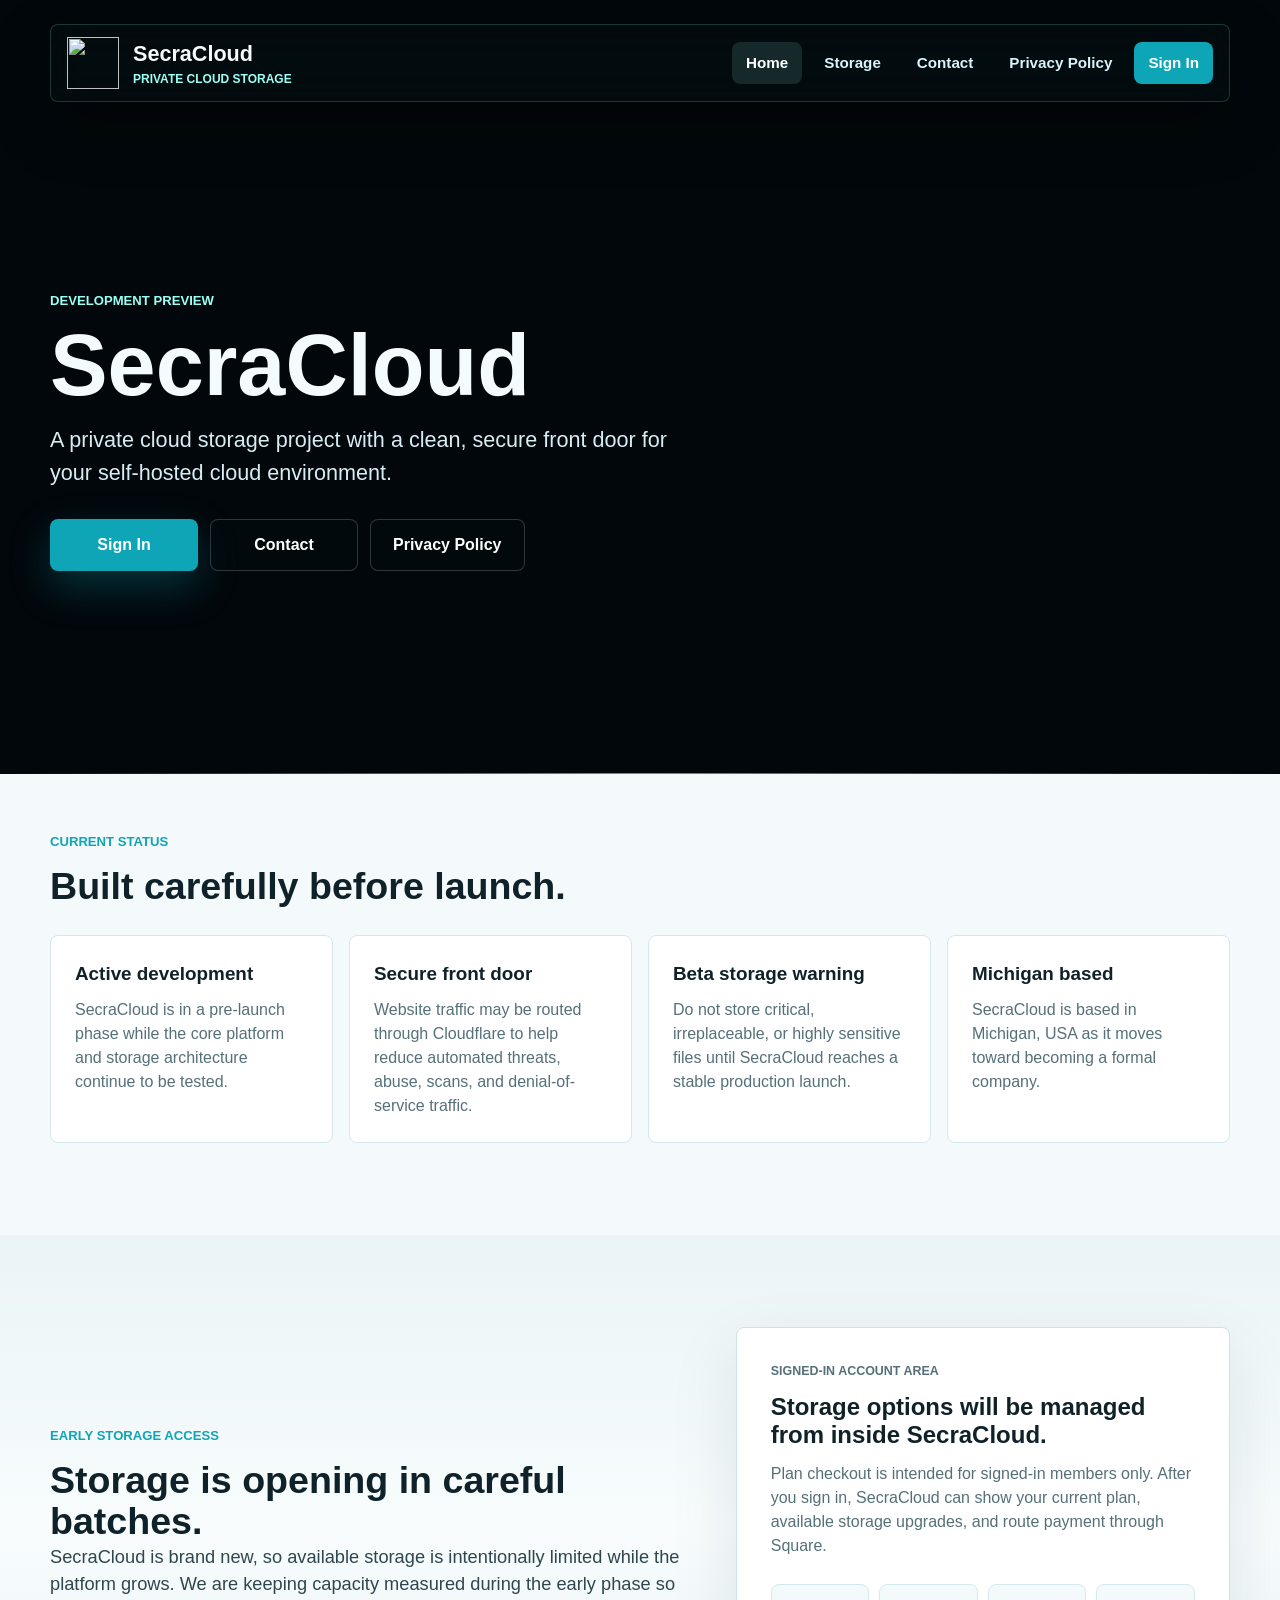
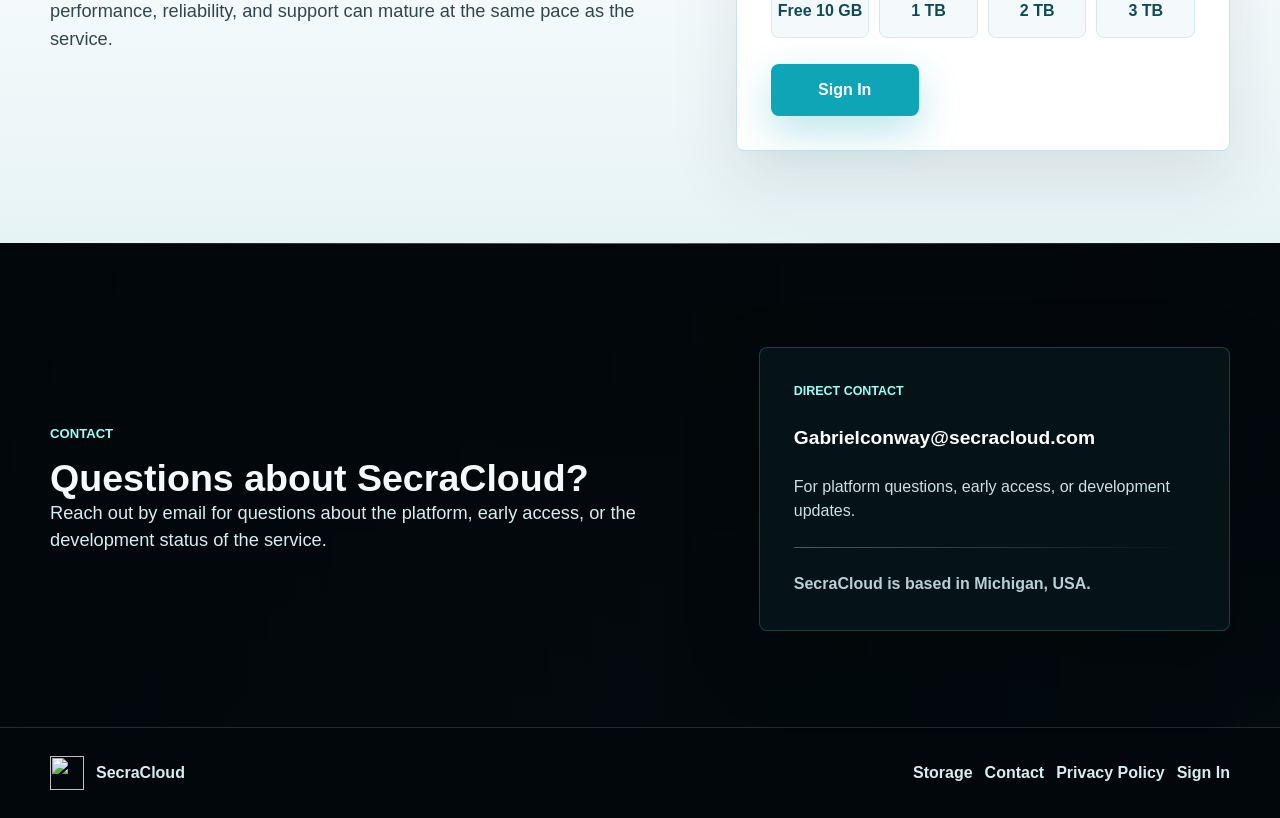
==== commit a32eb8fd: "Add files via upload" ====
--- a/index.html
+++ b/index.html
@@ -27,7 +27,7 @@
           <a href="#storage">Storage</a>
           <a href="#contact">Contact</a>
           <a href="privacy.html">Privacy Policy</a>
-          <a class="nav-action" href="https://cloud.secracloud.com">Sign In</a>
+          <a class="nav-action" href="https://api.secracloud.com">Sign In</a>
         </div>
       </nav>
     </header>
@@ -42,7 +42,7 @@
             your self-hosted cloud environment.
           </p>
           <div class="hero-actions">
-            <a class="button button-primary" href="https://cloud.secracloud.com">Sign In</a>
+            <a class="button button-primary" href="https://api.secracloud.com">Sign In</a>
             <a class="button button-secondary" href="mailto:Gabrielconway@secracloud.com?subject=SecraCloud%20Inquiry">Contact</a>
             <a class="button button-secondary" href="privacy.html">Privacy Policy</a>
           </div>
@@ -105,15 +105,16 @@
             <h3>Storage options will be managed from inside SecraCloud.</h3>
             <p>
               Plan checkout is intended for signed-in members only. After you
-              sign in, SecraCloud can show the available storage plans and route
-              payment through Square.
+              sign in, SecraCloud can show your current plan, available storage
+              upgrades, and route payment through Square.
             </p>
             <div class="tier-list" aria-label="Planned storage tiers">
+              <span>Free 10 GB</span>
               <span>1 TB</span>
               <span>2 TB</span>
               <span>3 TB</span>
             </div>
-            <a class="button button-primary" href="https://cloud.secracloud.com">Sign In</a>
+            <a class="button button-primary" href="https://api.secracloud.com">Sign In</a>
           </div>
         </div>
       </section>
@@ -153,7 +154,7 @@
           <a href="#storage">Storage</a>
           <a href="#contact">Contact</a>
           <a href="privacy.html">Privacy Policy</a>
-          <a href="https://cloud.secracloud.com">Sign In</a>
+          <a href="https://api.secracloud.com">Sign In</a>
         </div>
       </div>
     </footer>
--- a/styles.css
+++ b/styles.css
@@ -359,7 +359,7 @@
 
 .tier-list {
   display: grid;
-  grid-template-columns: repeat(3, minmax(0, 1fr));
+  grid-template-columns: repeat(4, minmax(0, 1fr));
   gap: 10px;
   margin: 26px 0;
 }
@@ -671,7 +671,7 @@
   }
 
   .tier-list {
-    grid-template-columns: 1fr;
+    grid-template-columns: repeat(2, minmax(0, 1fr));
   }
 
   .contact-panel {
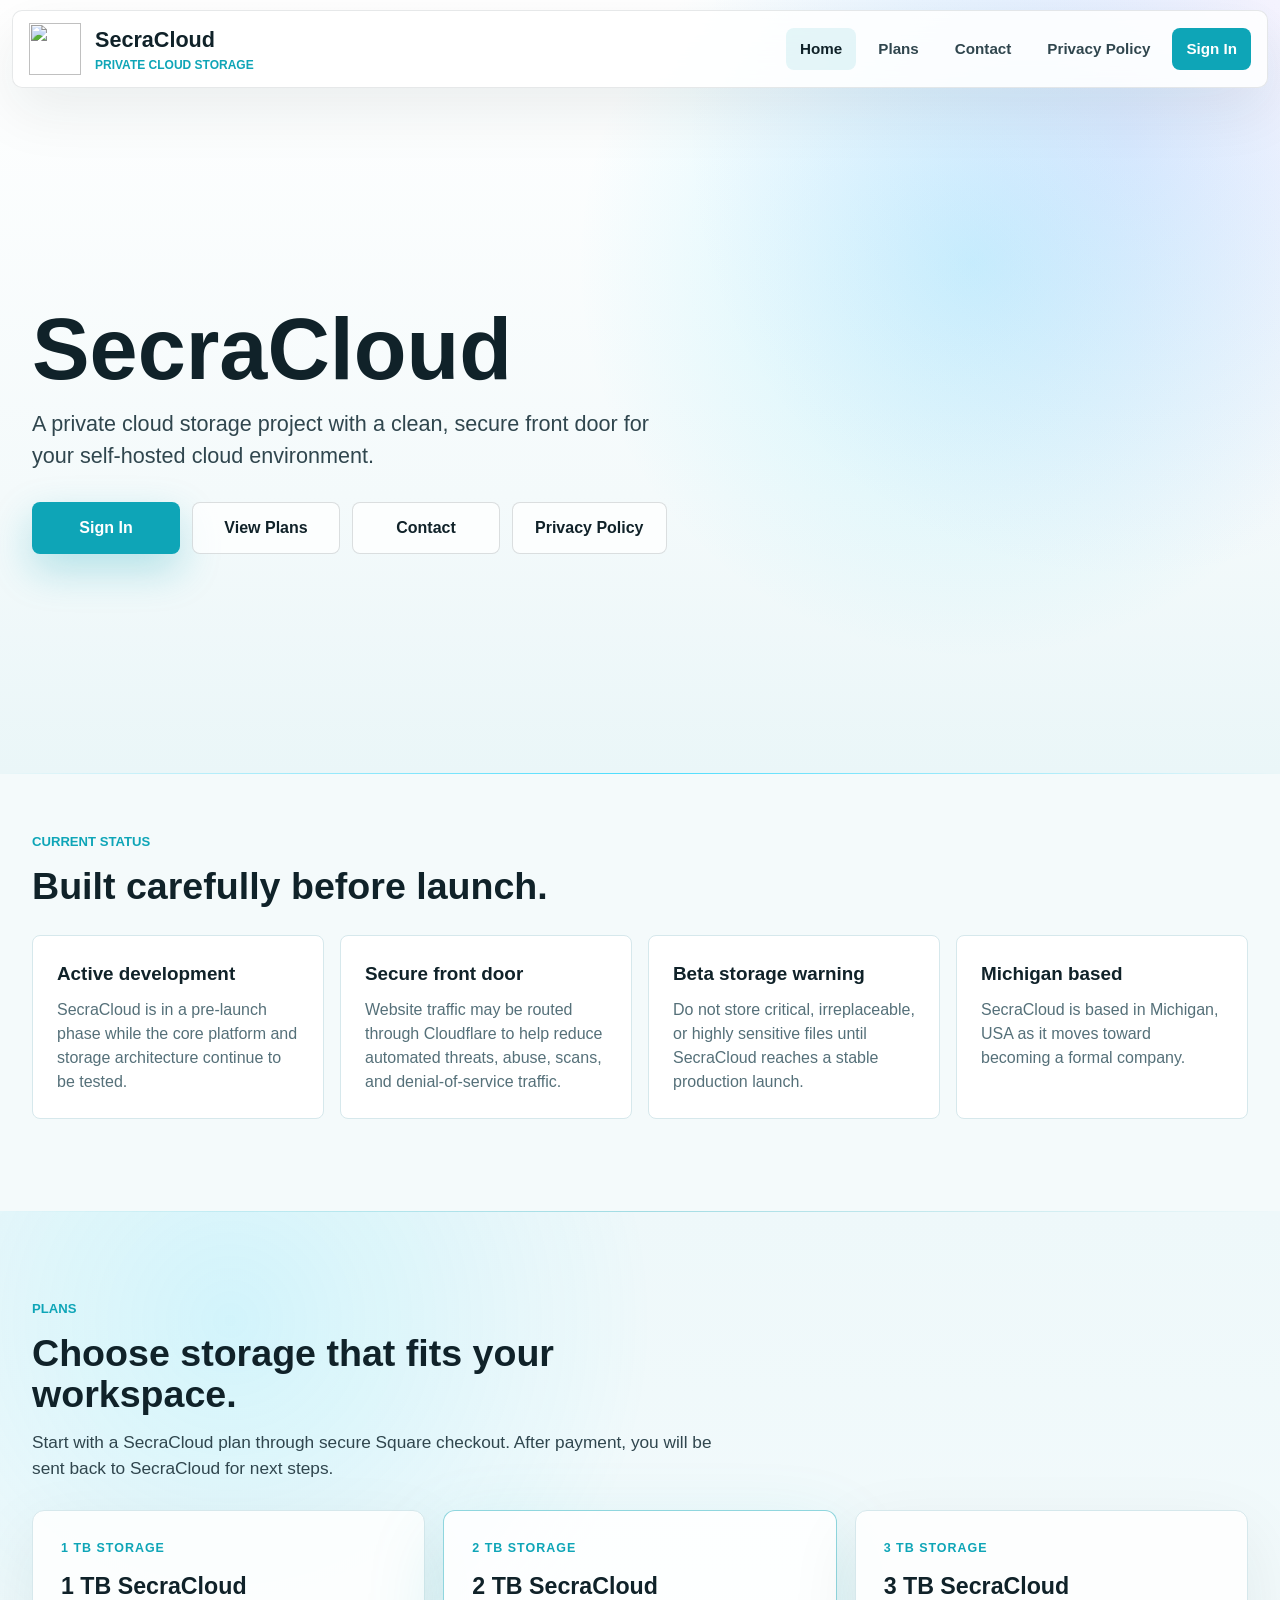
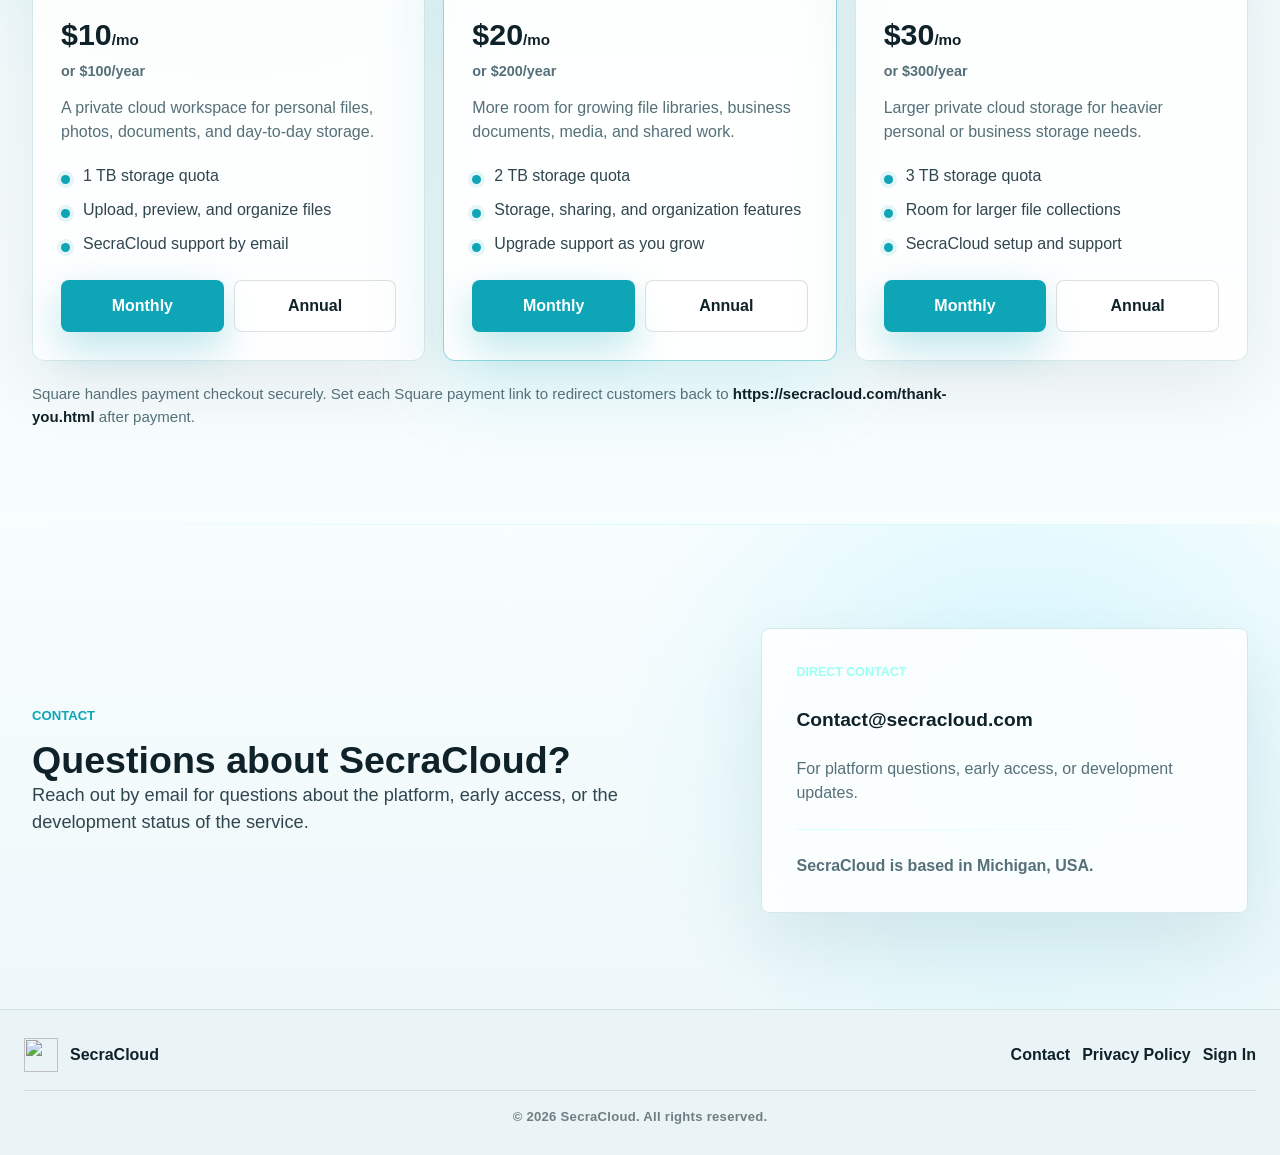
==== commit b57959a1: "Add files via upload" ====
--- a/index.html
+++ b/index.html
@@ -24,10 +24,14 @@
         </a>
         <div class="nav-links">
           <a aria-current="page" href="index.html">Home</a>
-          <a href="#storage">Storage</a>
+          <a href="#plans">Plans</a>
           <a href="#contact">Contact</a>
           <a href="privacy.html">Privacy Policy</a>
-          <a class="nav-action" href="https://api.secracloud.com">Sign In</a>
+          <button id="account-pill" class="account-profile" type="button" hidden>
+            <span id="account-avatar" class="account-avatar" aria-hidden="true">SC</span>
+            <span id="account-name">Account</span>
+          </button>
+          <a class="nav-action" href="https://api.secracloud.com" data-storage-link>Sign In</a>
         </div>
       </nav>
     </header>
@@ -35,14 +39,14 @@
     <main>
       <section class="hero" aria-labelledby="home-title">
         <div class="hero-inner">
-          <p class="eyebrow">Development preview</p>
           <h1 id="home-title">SecraCloud</h1>
           <p class="hero-copy">
             A private cloud storage project with a clean, secure front door for
             your self-hosted cloud environment.
           </p>
           <div class="hero-actions">
-            <a class="button button-primary" href="https://api.secracloud.com">Sign In</a>
+            <a class="button button-primary" href="https://api.secracloud.com" data-storage-link>Sign In</a>
+            <a class="button button-secondary" href="#plans">View Plans</a>
             <a class="button button-secondary" href="mailto:Gabrielconway@secracloud.com?subject=SecraCloud%20Inquiry">Contact</a>
             <a class="button button-secondary" href="privacy.html">Privacy Policy</a>
           </div>
@@ -88,34 +92,76 @@
         </div>
       </section>
 
-      <section class="storage-band" id="storage" aria-labelledby="storage-title">
-        <div class="content-wrap storage-layout">
-          <div class="section-heading">
-            <p class="eyebrow dark">Early storage access</p>
-            <h2 id="storage-title">Storage is opening in careful batches.</h2>
+      <section class="plans-band" id="plans" aria-labelledby="plans-title">
+        <div class="content-wrap">
+          <div class="section-heading plans-heading">
+            <p class="eyebrow dark">Plans</p>
+            <h2 id="plans-title">Choose storage that fits your workspace.</h2>
             <p>
-              SecraCloud is brand new, so available storage is intentionally
-              limited while the platform grows. We are keeping capacity measured
-              during the early phase so performance, reliability, and support
-              can mature at the same pace as the service.
+              Start with a SecraCloud plan through secure Square checkout. After payment,
+              you will be sent back to SecraCloud for next steps.
             </p>
           </div>
-          <div class="storage-panel">
-            <p class="storage-kicker">Signed-in account area</p>
-            <h3>Storage options will be managed from inside SecraCloud.</h3>
-            <p>
-              Plan checkout is intended for signed-in members only. After you
-              sign in, SecraCloud can show your current plan, available storage
-              upgrades, and route payment through Square.
-            </p>
-            <div class="tier-list" aria-label="Planned storage tiers">
-              <span>Free 10 GB</span>
-              <span>1 TB</span>
-              <span>2 TB</span>
-              <span>3 TB</span>
-            </div>
-            <a class="button button-primary" href="https://api.secracloud.com">Sign In</a>
-          </div>
+          <div class="plans-grid">
+            <article class="plan-card">
+              <p class="plan-label">1 TB storage</p>
+              <h3>1 TB SecraCloud</h3>
+              <p class="plan-price">$10<span>/mo</span> <small>or $100/year</small></p>
+              <p class="plan-copy">
+                A private cloud workspace for personal files, photos, documents,
+                and day-to-day storage.
+              </p>
+              <ul class="plan-list">
+                <li>1 TB storage quota</li>
+                <li>Upload, preview, and organize files</li>
+                <li>SecraCloud support by email</li>
+              </ul>
+              <div class="billing-actions" aria-label="1 TB payment options">
+                <a class="button button-primary plan-action" href="https://square.link/u/JFRCzq7t">Monthly</a>
+                <a class="button button-secondary plan-action" href="https://square.link/u/P3JAWBYu">Annual</a>
+              </div>
+            </article>
+            <article class="plan-card plan-card-featured">
+              <p class="plan-label">2 TB storage</p>
+              <h3>2 TB SecraCloud</h3>
+              <p class="plan-price">$20<span>/mo</span> <small>or $200/year</small></p>
+              <p class="plan-copy">
+                More room for growing file libraries, business documents,
+                media, and shared work.
+              </p>
+              <ul class="plan-list">
+                <li>2 TB storage quota</li>
+                <li>Storage, sharing, and organization features</li>
+                <li>Upgrade support as you grow</li>
+              </ul>
+              <div class="billing-actions" aria-label="2 TB payment options">
+                <a class="button button-primary plan-action" href="https://square.link/u/PpLagt5y">Monthly</a>
+                <a class="button button-secondary plan-action" href="https://square.link/u/ily0Ptu7">Annual</a>
+              </div>
+            </article>
+            <article class="plan-card">
+              <p class="plan-label">3 TB storage</p>
+              <h3>3 TB SecraCloud</h3>
+              <p class="plan-price">$30<span>/mo</span> <small>or $300/year</small></p>
+              <p class="plan-copy">
+                Larger private cloud storage for heavier personal or business
+                storage needs.
+              </p>
+              <ul class="plan-list">
+                <li>3 TB storage quota</li>
+                <li>Room for larger file collections</li>
+                <li>SecraCloud setup and support</li>
+              </ul>
+              <div class="billing-actions" aria-label="3 TB payment options">
+                <a class="button button-primary plan-action" href="https://square.link/u/tF7GoPCK">Monthly</a>
+                <a class="button button-secondary plan-action" href="https://square.link/u/5S09Izq6">Annual</a>
+              </div>
+            </article>
+          </div>
+          <p class="plans-note">
+            Square handles payment checkout securely. Set each Square payment link to redirect
+            customers back to <strong>https://secracloud.com/thank-you.html</strong> after payment.
+          </p>
         </div>
       </section>
 
@@ -131,8 +177,8 @@
           </div>
           <div class="contact-panel">
             <p class="contact-label">Direct contact</p>
-            <a class="contact-email" href="mailto:Gabrielconway@secracloud.com?subject=SecraCloud%20Inquiry">
-              Gabrielconway@secracloud.com
+            <a class="contact-email" href="mailto:Contact@secracloud.com?subject=SecraCloud%20Inquiry">
+              Contact@secracloud.com
             </a>
             <p class="contact-note">
               For platform questions, early access, or development updates.
@@ -146,17 +192,184 @@
 
     <footer class="site-footer">
       <div class="footer-inner">
-        <a class="footer-brand" href="index.html">
+        <div class="footer-brand">
           <img src="assets/favicon.png" alt="" width="34" height="34">
           <span>SecraCloud</span>
-        </a>
+        </div>
         <div class="footer-links">
-          <a href="#storage">Storage</a>
           <a href="#contact">Contact</a>
           <a href="privacy.html">Privacy Policy</a>
-          <a href="https://api.secracloud.com">Sign In</a>
+          <a href="https://api.secracloud.com" data-storage-link>Sign In</a>
         </div>
       </div>
+      <p class="footer-legal">&copy; 2026 SecraCloud. All rights reserved.</p>
     </footer>
+
+    <div id="profile-modal" class="profile-modal" role="dialog" aria-modal="true" aria-labelledby="profile-title" hidden>
+      <form id="profile-form" class="profile-card">
+        <h2 id="profile-title">Edit profile</h2>
+        <p>Update the profile name and picture shown across SecraCloud on this signed-in session.</p>
+        <div class="profile-preview">
+          <span id="profile-preview-avatar" class="account-avatar account-avatar-large" aria-hidden="true">SC</span>
+          <span>
+            <strong id="profile-preview-name">SecraCloud user</strong>
+            <small>Profile picture and display name</small>
+          </span>
+        </div>
+        <label for="profile-name-field">Display name</label>
+        <input id="profile-name-field" type="text" autocomplete="name" maxlength="80">
+        <label for="profile-avatar-field">Profile picture</label>
+        <input id="profile-avatar-field" type="file" accept="image/*">
+        <p id="profile-status" class="profile-status" hidden></p>
+        <div class="profile-actions">
+          <button id="profile-cancel" class="button button-secondary" type="button">Cancel</button>
+          <button class="button button-primary" type="submit">Save profile</button>
+        </div>
+      </form>
+    </div>
+
+    <script>
+      (() => {
+        const apiOrigin = "https://api.secracloud.com";
+        const storageLinks = document.querySelectorAll("[data-storage-link]");
+        const accountButton = document.querySelector("#account-pill");
+        const accountName = document.querySelector("#account-name");
+        const accountAvatar = document.querySelector("#account-avatar");
+        const profileModal = document.querySelector("#profile-modal");
+        const profileForm = document.querySelector("#profile-form");
+        const profileCancel = document.querySelector("#profile-cancel");
+        const profileNameField = document.querySelector("#profile-name-field");
+        const profileAvatarField = document.querySelector("#profile-avatar-field");
+        const profilePreviewName = document.querySelector("#profile-preview-name");
+        const profilePreviewAvatar = document.querySelector("#profile-preview-avatar");
+        const profileStatus = document.querySelector("#profile-status");
+        let activeProfile = null;
+
+        function initials(name) {
+          const parts = String(name || "SC").trim().split(/\s+/).filter(Boolean);
+          const letters = parts.length > 1 ? `${parts[0][0]}${parts[1][0]}` : String(parts[0] || "SC").slice(0, 2);
+          return letters.toUpperCase();
+        }
+
+        function renderAvatar(target, user) {
+          if (!target) return;
+          if (user?.avatarDataUrl) {
+            target.textContent = "";
+            target.style.backgroundImage = `url("${user.avatarDataUrl}")`;
+          } else {
+            target.style.backgroundImage = "";
+            target.textContent = initials(user?.displayName || user?.id || "SC");
+          }
+        }
+
+        function renderProfile(user) {
+          activeProfile = user;
+          const displayName = user?.displayName || user?.id || "Account";
+          if (accountName) accountName.textContent = displayName;
+          if (profilePreviewName) profilePreviewName.textContent = displayName;
+          if (profileNameField) profileNameField.value = displayName;
+          renderAvatar(accountAvatar, user);
+          renderAvatar(profilePreviewAvatar, user);
+          if (accountButton) accountButton.hidden = false;
+        }
+
+        function closeProfileModal() {
+          if (profileModal) profileModal.hidden = true;
+          if (profileAvatarField) profileAvatarField.value = "";
+          if (profileStatus) profileStatus.hidden = true;
+        }
+
+        function fileToDataUrl(file) {
+          return new Promise((resolve, reject) => {
+            const reader = new FileReader();
+            reader.addEventListener("load", () => resolve(String(reader.result || "")));
+            reader.addEventListener("error", () => reject(new Error("Could not read profile image.")));
+            reader.readAsDataURL(file);
+          });
+        }
+
+        async function profileImageToDataUrl(file) {
+          if (!file.type.startsWith("image/")) throw new Error("Profile picture must be an image.");
+          const source = await fileToDataUrl(file);
+          return new Promise((resolve, reject) => {
+            const image = new Image();
+            image.addEventListener("load", () => {
+              const size = 256;
+              const canvas = document.createElement("canvas");
+              const context = canvas.getContext("2d");
+              if (!context) return reject(new Error("Could not prepare profile image."));
+              canvas.width = size;
+              canvas.height = size;
+              const scale = Math.max(size / image.width, size / image.height);
+              const width = image.width * scale;
+              const height = image.height * scale;
+              context.drawImage(image, (size - width) / 2, (size - height) / 2, width, height);
+              resolve(canvas.toDataURL("image/jpeg", 0.86));
+            });
+            image.addEventListener("error", () => reject(new Error("Could not read profile image.")));
+            image.src = source;
+          });
+        }
+
+        fetch(`${apiOrigin}/api/public/session`, { credentials: "include" })
+          .then((response) => (response.ok ? response.json() : null))
+          .then((session) => {
+            if (!session?.signedIn) return;
+            const storageUrl = session.storageUrl || apiOrigin;
+
+            storageLinks.forEach((link) => {
+              link.href = storageUrl;
+              link.textContent = "Go to storage";
+            });
+            renderProfile(session.user);
+          })
+          .catch(() => {});
+
+        accountButton?.addEventListener("click", () => {
+          if (!activeProfile || !profileModal) return;
+          renderProfile(activeProfile);
+          profileModal.hidden = false;
+          requestAnimationFrame(() => profileNameField?.focus());
+        });
+
+        profileCancel?.addEventListener("click", () => closeProfileModal());
+        profileModal?.addEventListener("click", (event) => {
+          if (event.target === profileModal) closeProfileModal();
+        });
+
+        profileForm?.addEventListener("submit", async (event) => {
+          event.preventDefault();
+          if (profileStatus) {
+            profileStatus.hidden = false;
+            profileStatus.textContent = "Saving profile...";
+            profileStatus.classList.remove("error");
+          }
+          try {
+            let avatarDataUrl = activeProfile?.avatarDataUrl || "";
+            const avatarFile = profileAvatarField?.files?.[0];
+            if (avatarFile) avatarDataUrl = await profileImageToDataUrl(avatarFile);
+
+            const response = await fetch(`${apiOrigin}/api/profile`, {
+              method: "POST",
+              credentials: "include",
+              headers: { "content-type": "application/json" },
+              body: JSON.stringify({
+                displayName: profileNameField?.value?.trim() || "SecraCloud user",
+                avatarDataUrl,
+              }),
+            });
+            if (!response.ok) throw new Error("Profile could not be saved.");
+            const result = await response.json();
+            renderProfile(result.user);
+            closeProfileModal();
+          } catch {
+            if (profileStatus) {
+              profileStatus.textContent = "Could not save profile. Make sure you are still signed in.";
+              profileStatus.classList.add("error");
+            }
+          }
+        });
+      })();
+    </script>
   </body>
 </html>
--- a/styles.css
+++ b/styles.css
@@ -1,5 +1,5 @@
 :root {
-  color-scheme: dark;
+  color-scheme: light;
   --night: #02070b;
   --panel: #07151a;
   --panel-soft: #0b2028;
@@ -26,8 +26,8 @@
 
 body {
   margin: 0;
-  background: var(--night);
-  color: var(--text);
+  background: var(--paper);
+  color: var(--paper-ink);
   font-family: Inter, "Avenir Next", Helvetica, Arial, sans-serif;
   line-height: 1.5;
   letter-spacing: 0;
@@ -49,21 +49,21 @@
   left: 0;
   z-index: 10;
   width: 100%;
-  padding: 24px;
+  padding: 10px 12px;
 }
 
 .nav-shell {
   display: flex;
   align-items: center;
   justify-content: space-between;
-  width: min(100%, 1180px);
+  width: 100%;
   min-height: 78px;
   margin: 0 auto;
   padding: 12px 16px;
-  border: 1px solid var(--line);
-  border-radius: 8px;
-  background: rgba(3, 12, 16, 0.84);
-  box-shadow: 0 22px 60px rgba(0, 0, 0, 0.28);
+  border: 1px solid rgba(16, 34, 41, 0.1);
+  border-radius: 10px;
+  background: rgba(255, 255, 255, 0.86);
+  box-shadow: 0 22px 60px rgba(16, 34, 41, 0.08);
   backdrop-filter: blur(18px);
 }
 
@@ -86,13 +86,13 @@
 }
 
 .brand-name {
-  color: var(--text);
+  color: var(--paper-ink);
   font-size: 1.35rem;
   font-weight: 800;
 }
 
 .brand-tagline {
-  color: var(--aqua);
+  color: var(--teal);
   font-size: 0.75rem;
   font-weight: 700;
   text-transform: uppercase;
@@ -112,7 +112,7 @@
   min-height: 42px;
   padding: 0 14px;
   border-radius: 8px;
-  color: #d8f5fb;
+  color: #30464e;
   font-size: 0.95rem;
   font-weight: 700;
   white-space: nowrap;
@@ -121,8 +121,8 @@
 .nav-links a:hover,
 .nav-links a:focus-visible,
 .nav-links a[aria-current="page"] {
-  background: rgba(155, 255, 243, 0.12);
-  color: #ffffff;
+  background: rgba(14, 165, 183, 0.1);
+  color: var(--paper-ink);
   outline: none;
 }
 
@@ -134,20 +134,83 @@
 .nav-links .nav-action:hover,
 .nav-links .nav-action:focus-visible {
   background: #13b7ca;
+}
+
+.account-profile {
+  display: inline-flex;
+  align-items: center;
+  gap: 8px;
+  min-height: 42px;
+  padding: 0 6px;
+  border: 0;
+  border-radius: 8px;
+  background: transparent;
+  color: var(--paper-ink);
+  cursor: pointer;
+  font: inherit;
+  font-size: 0.9rem;
+  font-weight: 800;
+  white-space: nowrap;
+}
+
+.account-profile:hover,
+.account-profile:focus-visible {
+  background: rgba(14, 165, 183, 0.08);
+  outline: none;
+}
+
+.account-profile[hidden] {
+  display: none !important;
+}
+
+.account-avatar {
+  display: inline-flex;
+  align-items: center;
+  justify-content: center;
+  width: 30px;
+  height: 30px;
+  border-radius: 999px;
+  background: linear-gradient(135deg, var(--cyan), var(--violet));
+  background-size: cover;
+  background-position: center;
+  color: #ffffff;
+  font-size: 0.76rem;
+  font-weight: 900;
+}
+
+.account-avatar-large {
+  width: 58px;
+  height: 58px;
+  flex: 0 0 58px;
+  font-size: 1.05rem;
 }
 
 .hero,
 .page-hero {
   position: relative;
   min-height: 86svh;
-  padding: 160px 24px 72px;
+  padding: 160px 32px 72px;
   display: flex;
   align-items: center;
   overflow: hidden;
   background:
-    linear-gradient(90deg, rgba(2, 7, 11, 0.94), rgba(2, 7, 11, 0.66) 44%, rgba(2, 7, 11, 0.2)),
-    linear-gradient(180deg, rgba(2, 7, 11, 0.3), rgba(2, 7, 11, 0.82)),
-    url("assets/secracloud-background.svg") center / cover no-repeat;
+    radial-gradient(circle at 76% 34%, rgba(34, 214, 255, 0.2), transparent 36%),
+    radial-gradient(circle at 88% 18%, rgba(123, 109, 255, 0.14), transparent 34%),
+    linear-gradient(180deg, #ffffff, #f4fafb 64%, #eaf6f8);
+  color: var(--paper-ink);
+}
+
+.hero::before,
+.page-hero::before,
+.contact-band::after {
+  content: "";
+  position: absolute;
+  inset: 0;
+  z-index: 0;
+  background: url("assets/secracloud-background.svg") center / cover no-repeat;
+  filter: invert(1) hue-rotate(145deg) saturate(0.55) brightness(1.16) contrast(0.62);
+  opacity: 0.42;
+  pointer-events: none;
 }
 
 .page-hero {
@@ -159,14 +222,15 @@
   content: "";
   position: absolute;
   inset: auto 0 0;
+  z-index: 1;
   height: 1px;
   background: linear-gradient(90deg, transparent, rgba(34, 214, 255, 0.8), transparent);
 }
 
 .hero-inner {
   position: relative;
-  z-index: 1;
-  width: min(100%, 1180px);
+  z-index: 2;
+  width: min(100%, 1480px);
   margin: 0 auto;
 }
 
@@ -176,7 +240,7 @@
 
 .eyebrow {
   margin: 0 0 14px;
-  color: var(--aqua);
+  color: var(--teal);
   font-size: 0.82rem;
   font-weight: 800;
   text-transform: uppercase;
@@ -199,11 +263,12 @@
   font-size: 5.4rem;
   line-height: 0.95;
   font-weight: 850;
+  color: var(--paper-ink);
 }
 
 .page-hero h1 {
   max-width: 920px;
-  color: var(--text);
+  color: var(--paper-ink);
   font-size: 4rem;
   line-height: 1.05;
 }
@@ -211,7 +276,7 @@
 .hero-copy {
   max-width: 640px;
   margin-bottom: 30px;
-  color: #d8edf3;
+  color: #30464e;
   font-size: 1.35rem;
 }
 
@@ -228,7 +293,7 @@
   min-height: 52px;
   min-width: 148px;
   padding: 0 22px;
-  border: 1px solid rgba(255, 255, 255, 0.18);
+  border: 1px solid rgba(16, 34, 41, 0.14);
   border-radius: 8px;
   font-weight: 800;
 }
@@ -247,26 +312,26 @@
 }
 
 .button-secondary {
-  background: rgba(3, 12, 16, 0.54);
-  color: #ffffff;
+  background: rgba(255, 255, 255, 0.72);
+  color: var(--paper-ink);
 }
 
 .button-secondary:hover,
 .button-secondary:focus-visible {
-  border-color: rgba(155, 255, 243, 0.42);
-  background: rgba(155, 255, 243, 0.12);
+  border-color: rgba(14, 165, 183, 0.32);
+  background: rgba(14, 165, 183, 0.1);
   outline: none;
 }
 
 .status-band {
   background: var(--paper);
   color: var(--paper-ink);
-  padding: 58px 24px 92px;
+  padding: 58px 32px 92px;
 }
 
 .content-wrap,
 .footer-inner {
-  width: min(100%, 1180px);
+  width: min(100%, 1480px);
   margin: 0 auto;
 }
 
@@ -305,96 +370,203 @@
   color: var(--paper-muted);
 }
 
-.storage-band {
-  padding: 92px 24px;
+.plans-band {
+  position: relative;
+  padding: 88px 32px 96px;
   background:
-    linear-gradient(180deg, #eaf4f6 0%, #f8fcfd 48%, #e6f3f5 100%);
-  color: var(--paper-ink);
-}
-
-.storage-layout {
-  display: grid;
-  grid-template-columns: minmax(0, 1fr) minmax(340px, 0.78fr);
-  gap: 52px;
-  align-items: center;
-}
-
-.storage-layout .section-heading {
-  margin-bottom: 0;
-}
-
-.storage-layout .section-heading p:not(.eyebrow) {
-  max-width: 650px;
+    radial-gradient(circle at 18% 12%, rgba(34, 214, 255, 0.14), transparent 32%),
+    linear-gradient(180deg, #eef8fa, #f8fdfe);
+  color: var(--paper-ink);
+}
+
+.plans-band::before {
+  content: "";
+  position: absolute;
+  inset: 0 0 auto;
+  height: 1px;
+  background: linear-gradient(90deg, transparent, rgba(14, 165, 183, 0.34), transparent);
+}
+
+.plans-heading p:not(.eyebrow) {
+  max-width: 760px;
+  margin-top: 14px;
   margin-bottom: 0;
   color: #30464e;
-  font-size: 1.14rem;
-}
-
-.storage-panel {
-  padding: 34px;
-  border: 1px solid #cbe3e8;
-  border-radius: 8px;
-  background: #ffffff;
-  box-shadow: 0 26px 70px rgba(16, 34, 41, 0.1);
-}
-
-.storage-kicker {
+  font-size: 1.08rem;
+}
+
+.plans-grid {
+  display: grid;
+  grid-template-columns: repeat(3, minmax(0, 1fr));
+  gap: 18px;
+}
+
+.plan-card {
+  display: flex;
+  flex-direction: column;
+  min-height: 100%;
+  padding: 28px;
+  border: 1px solid #d6e8ec;
+  border-radius: 12px;
+  background: rgba(255, 255, 255, 0.86);
+  box-shadow: 0 24px 70px rgba(16, 34, 41, 0.08);
+}
+
+.plan-card-featured {
+  border-color: rgba(14, 165, 183, 0.46);
+  box-shadow: 0 28px 80px rgba(14, 165, 183, 0.16);
+}
+
+.plan-label {
   margin-bottom: 12px;
   color: var(--teal);
   font-size: 0.78rem;
+  font-weight: 900;
+  letter-spacing: 0.08em;
+  text-transform: uppercase;
+}
+
+.plan-card h3 {
+  margin-bottom: 8px;
+  font-size: 1.45rem;
+}
+
+.plan-price {
+  margin-bottom: 14px;
+  color: var(--paper-ink);
+  font-size: 1.9rem;
+  font-weight: 900;
+}
+
+.plan-price span {
+  font-size: 0.95rem;
+  font-weight: 850;
+}
+
+.plan-price small {
+  display: block;
+  margin-top: 3px;
+  color: var(--paper-muted);
+  font-size: 0.9rem;
   font-weight: 800;
-  text-transform: uppercase;
-}
-
-.storage-panel h3 {
+}
+
+.plan-copy {
+  color: var(--paper-muted);
+}
+
+.plan-list {
+  display: grid;
+  gap: 10px;
+  margin: 4px 0 24px;
+  padding: 0;
+  list-style: none;
+  color: #30464e;
+}
+
+.plan-list li {
+  position: relative;
+  padding-left: 22px;
+}
+
+.plan-list li::before {
+  content: "";
+  position: absolute;
+  top: 0.68em;
+  left: 0;
+  width: 9px;
+  height: 9px;
+  border-radius: 999px;
+  background: var(--teal);
+  box-shadow: 0 0 0 4px rgba(14, 165, 183, 0.1);
+}
+
+.plan-action {
+  width: 100%;
+  margin-top: auto;
+}
+
+.billing-actions {
+  display: grid;
+  grid-template-columns: repeat(2, minmax(0, 1fr));
+  gap: 10px;
+  margin-top: auto;
+}
+
+.billing-actions .plan-action {
+  min-width: 0;
+  margin-top: 0;
+}
+
+.plans-note {
+  max-width: 920px;
+  margin: 22px 0 0;
+  color: #557079;
+  font-size: 0.94rem;
+}
+
+.plans-note strong {
+  color: var(--paper-ink);
+}
+
+.thank-you-panel {
+  max-width: 760px;
+  margin-top: 34px;
+  padding: 28px;
+  border: 1px solid #d6e8ec;
+  border-radius: 12px;
+  background: rgba(255, 255, 255, 0.86);
+  box-shadow: 0 24px 70px rgba(16, 34, 41, 0.08);
+}
+
+.thank-you-panel h2 {
   margin-bottom: 12px;
-  color: var(--paper-ink);
-  font-size: 1.5rem;
-  line-height: 1.18;
-}
-
-.storage-panel p {
-  color: var(--paper-muted);
-}
-
-.tier-list {
+  font-size: 1.65rem;
+}
+
+.thank-you-panel p {
+  color: #30464e;
+}
+
+.thank-you-steps {
   display: grid;
-  grid-template-columns: repeat(4, minmax(0, 1fr));
-  gap: 10px;
-  margin: 26px 0;
-}
-
-.tier-list span {
-  display: inline-flex;
-  align-items: center;
-  justify-content: center;
-  min-height: 54px;
-  border: 1px solid #d5eaee;
-  border-radius: 8px;
-  background: #f4fafb;
-  color: #0f4b55;
-  font-weight: 850;
+  gap: 12px;
+  margin: 22px 0 0;
+  padding: 0;
+  list-style: none;
+}
+
+.thank-you-steps li {
+  padding: 14px 16px;
+  border: 1px solid #d6e8ec;
+  border-radius: 10px;
+  background: rgba(248, 253, 254, 0.9);
+  color: var(--paper-ink);
+  font-weight: 750;
 }
 
 .contact-band {
   position: relative;
-  padding: 104px 24px 96px;
+  padding: 104px 32px 96px;
   background:
-    linear-gradient(90deg, rgba(2, 7, 11, 0.96), rgba(2, 7, 11, 0.84) 52%, rgba(2, 7, 11, 0.7)),
-    linear-gradient(180deg, rgba(2, 7, 11, 1), rgba(7, 21, 26, 0.88)),
-    url("assets/secracloud-background.svg") center / cover no-repeat;
-  color: var(--text);
+    radial-gradient(circle at 80% 42%, rgba(34, 214, 255, 0.16), transparent 38%),
+    linear-gradient(180deg, #f8fdfe, #eef8fa);
+  color: var(--paper-ink);
+  overflow: hidden;
 }
 
 .contact-band::before {
   content: "";
   position: absolute;
   inset: 0 0 auto;
+  z-index: 1;
   height: 1px;
   background: linear-gradient(90deg, transparent, rgba(155, 255, 243, 0.42), transparent);
 }
 
 .contact-layout {
+  position: relative;
+  z-index: 2;
   display: grid;
   grid-template-columns: minmax(0, 1fr) minmax(340px, 0.74fr);
   gap: 72px;
@@ -408,16 +580,16 @@
 .contact-layout .section-heading p:not(.eyebrow) {
   max-width: 620px;
   margin-bottom: 0;
-  color: #d8edf3;
+  color: #30464e;
   font-size: 1.14rem;
 }
 
 .contact-panel {
   padding: 34px;
-  border: 1px solid var(--line);
+  border: 1px solid #d6e8ec;
   border-radius: 8px;
-  background: rgba(7, 21, 26, 0.82);
-  box-shadow: 0 28px 70px rgba(0, 0, 0, 0.28);
+  background: rgba(255, 255, 255, 0.84);
+  box-shadow: 0 28px 70px rgba(16, 34, 41, 0.08);
   backdrop-filter: blur(16px);
 }
 
@@ -432,7 +604,7 @@
 .contact-email {
   display: inline-block;
   padding: 12px 0;
-  color: #ffffff;
+  color: var(--paper-ink);
   font-size: 1.2rem;
   font-weight: 800;
   overflow-wrap: anywhere;
@@ -446,13 +618,13 @@
 
 .contact-meta {
   margin: 0;
-  color: var(--muted);
+  color: var(--paper-muted);
   font-weight: 700;
 }
 
 .contact-note {
   margin: 10px 0 0;
-  color: #cbe0e7;
+  color: var(--paper-muted);
 }
 
 .contact-divider {
@@ -509,10 +681,10 @@
 }
 
 .site-footer {
-  background: #02070b;
-  color: #d8edf3;
+  background: #eaf4f6;
+  color: var(--paper-ink);
   padding: 28px 24px;
-  border-top: 1px solid rgba(155, 255, 243, 0.16);
+  border-top: 1px solid #d3e4e8;
 }
 
 .light-footer {
@@ -548,6 +720,117 @@
 .footer-links a:focus-visible {
   color: var(--teal);
   outline: none;
+}
+
+.footer-legal {
+  width: min(100%, 1480px);
+  margin: 18px auto 0;
+  padding-top: 16px;
+  border-top: 1px solid rgba(16, 34, 41, 0.1);
+  color: rgba(16, 34, 41, 0.56);
+  font-size: 0.82rem;
+  font-weight: 650;
+  letter-spacing: 0.02em;
+  text-align: center;
+}
+
+.profile-modal {
+  position: fixed;
+  inset: 0;
+  z-index: 30;
+  display: grid;
+  place-items: center;
+  padding: 24px;
+  background: rgba(16, 34, 41, 0.28);
+  backdrop-filter: blur(10px);
+}
+
+.profile-modal[hidden] {
+  display: none !important;
+}
+
+.profile-card {
+  width: min(100%, 520px);
+  padding: 28px;
+  border: 1px solid #d6e8ec;
+  border-radius: 14px;
+  background: rgba(255, 255, 255, 0.94);
+  box-shadow: 0 28px 90px rgba(16, 34, 41, 0.16);
+}
+
+.profile-card h2 {
+  margin-bottom: 8px;
+  font-size: 1.7rem;
+}
+
+.profile-card p {
+  color: var(--paper-muted);
+}
+
+.profile-preview {
+  display: flex;
+  align-items: center;
+  gap: 14px;
+  margin: 20px 0;
+  padding: 14px;
+  border: 1px solid #d6e8ec;
+  border-radius: 12px;
+  background: #f8fdfe;
+}
+
+.profile-preview strong,
+.profile-preview small {
+  display: block;
+}
+
+.profile-preview small {
+  color: var(--paper-muted);
+  font-weight: 700;
+}
+
+.profile-card label {
+  display: block;
+  margin: 14px 0 6px;
+  color: var(--paper-ink);
+  font-weight: 850;
+}
+
+.profile-card input[type="text"],
+.profile-card input[type="file"] {
+  width: 100%;
+  min-height: 44px;
+  padding: 10px 12px;
+  border: 1px solid #c8dde2;
+  border-radius: 10px;
+  background: #ffffff;
+  color: var(--paper-ink);
+  font: inherit;
+}
+
+.profile-card input[type="file"] {
+  padding: 9px 12px;
+}
+
+.profile-status {
+  margin: 14px 0 0;
+  color: var(--teal);
+  font-weight: 800;
+}
+
+.profile-status.error {
+  color: #92342d;
+}
+
+.profile-actions {
+  display: flex;
+  justify-content: flex-end;
+  gap: 10px;
+  margin-top: 20px;
+}
+
+.light-footer .footer-legal {
+  border-top-color: rgba(16, 34, 41, 0.1);
+  color: rgba(16, 34, 41, 0.56);
 }
 
 .not-found .hero {
@@ -568,9 +851,8 @@
 
   .nav-links {
     width: 100%;
-    flex-wrap: wrap;
     justify-content: flex-start;
-    gap: 6px;
+    overflow-x: auto;
     padding-bottom: 2px;
   }
 
@@ -595,7 +877,7 @@
   }
 
   .status-band,
-  .storage-band,
+  .plans-band,
   .policy-main {
     padding-right: 18px;
     padding-left: 18px;
@@ -603,6 +885,10 @@
 
   .signal-grid {
     grid-template-columns: repeat(2, minmax(0, 1fr));
+  }
+
+  .plans-grid {
+    grid-template-columns: 1fr;
   }
 
   .contact-band {
@@ -617,11 +903,6 @@
     gap: 28px;
   }
 
-  .storage-layout {
-    grid-template-columns: 1fr;
-    gap: 28px;
-  }
-
   .section-heading h2 {
     font-size: 2rem;
   }
@@ -649,8 +930,8 @@
 
   .nav-links a {
     min-height: 38px;
-    padding: 0 9px;
-    font-size: 0.82rem;
+    padding: 0 10px;
+    font-size: 0.86rem;
   }
 
   h1,
@@ -666,12 +947,12 @@
     grid-template-columns: 1fr;
   }
 
-  .storage-panel {
-    padding: 26px;
-  }
-
-  .tier-list {
-    grid-template-columns: repeat(2, minmax(0, 1fr));
+  .plan-card {
+    padding: 24px;
+  }
+
+  .billing-actions {
+    grid-template-columns: 1fr;
   }
 
   .contact-panel {
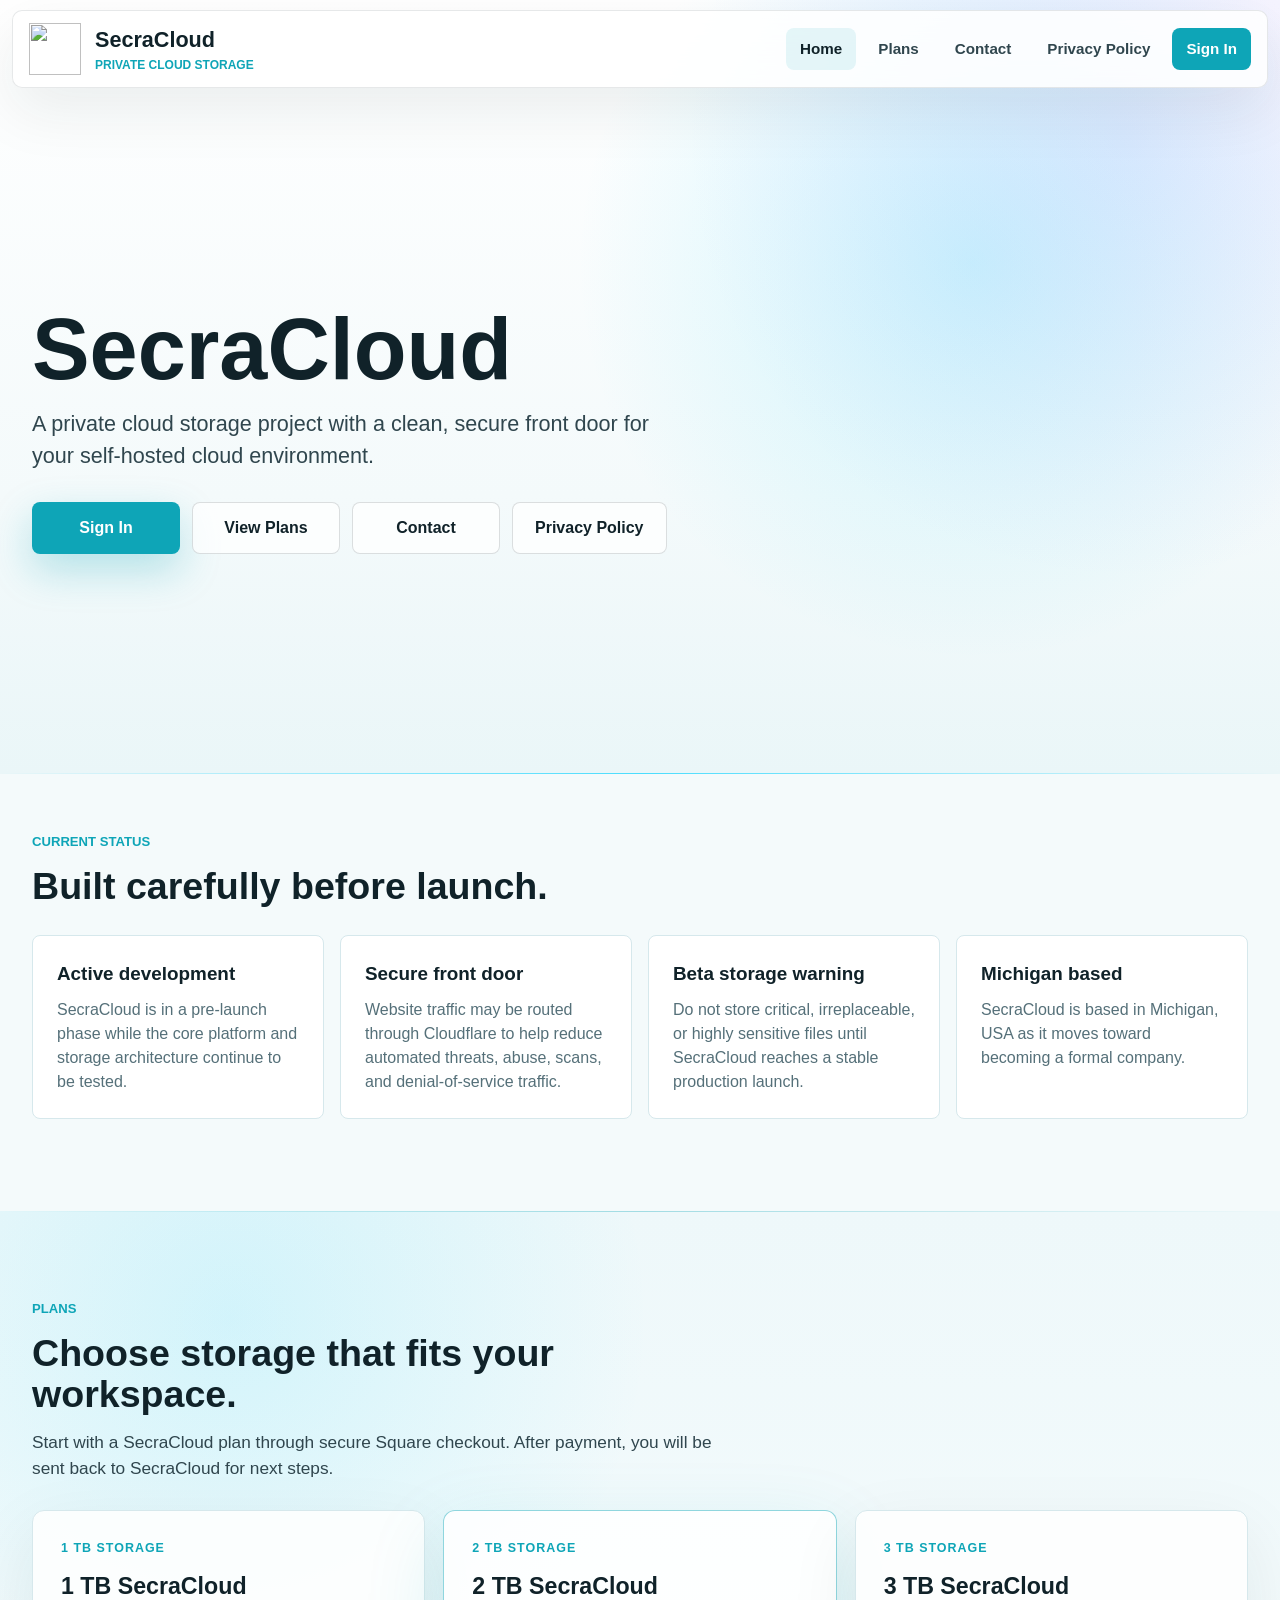
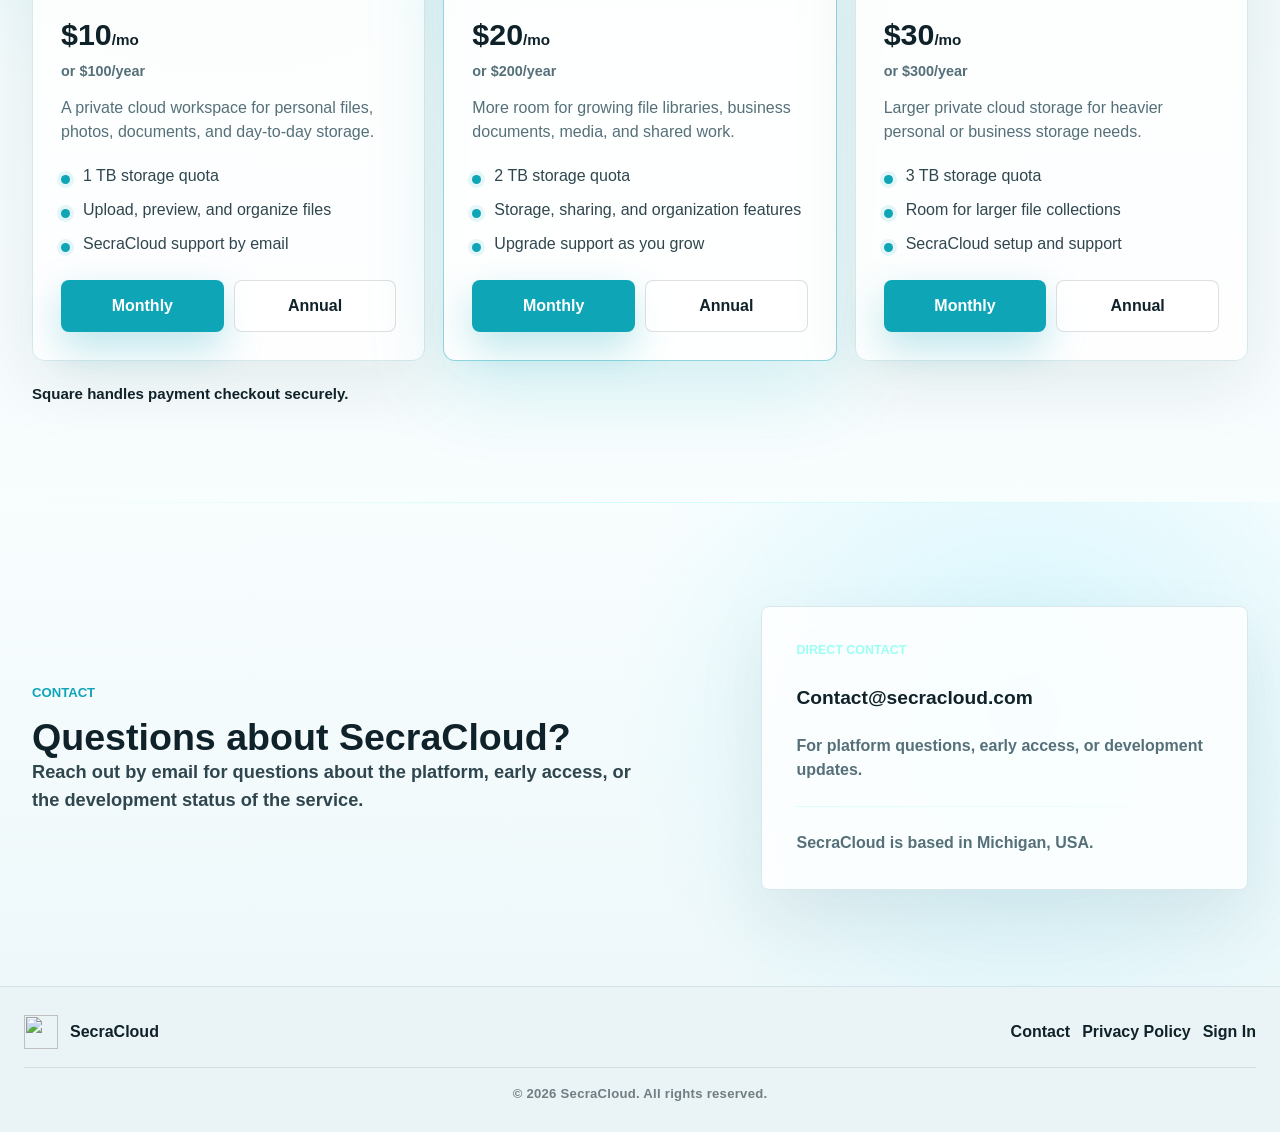
==== commit 905e91ab: "Modify payment checkout note in index.html Updated payment checkout message in index.html." ====
--- a/index.html
+++ b/index.html
@@ -159,8 +159,7 @@
             </article>
           </div>
           <p class="plans-note">
-            Square handles payment checkout securely. Set each Square payment link to redirect
-            customers back to <strong>https://secracloud.com/thank-you.html</strong> after payment.
+            <strong>Square handles payment checkout securely.<strong>
           </p>
         </div>
       </section>
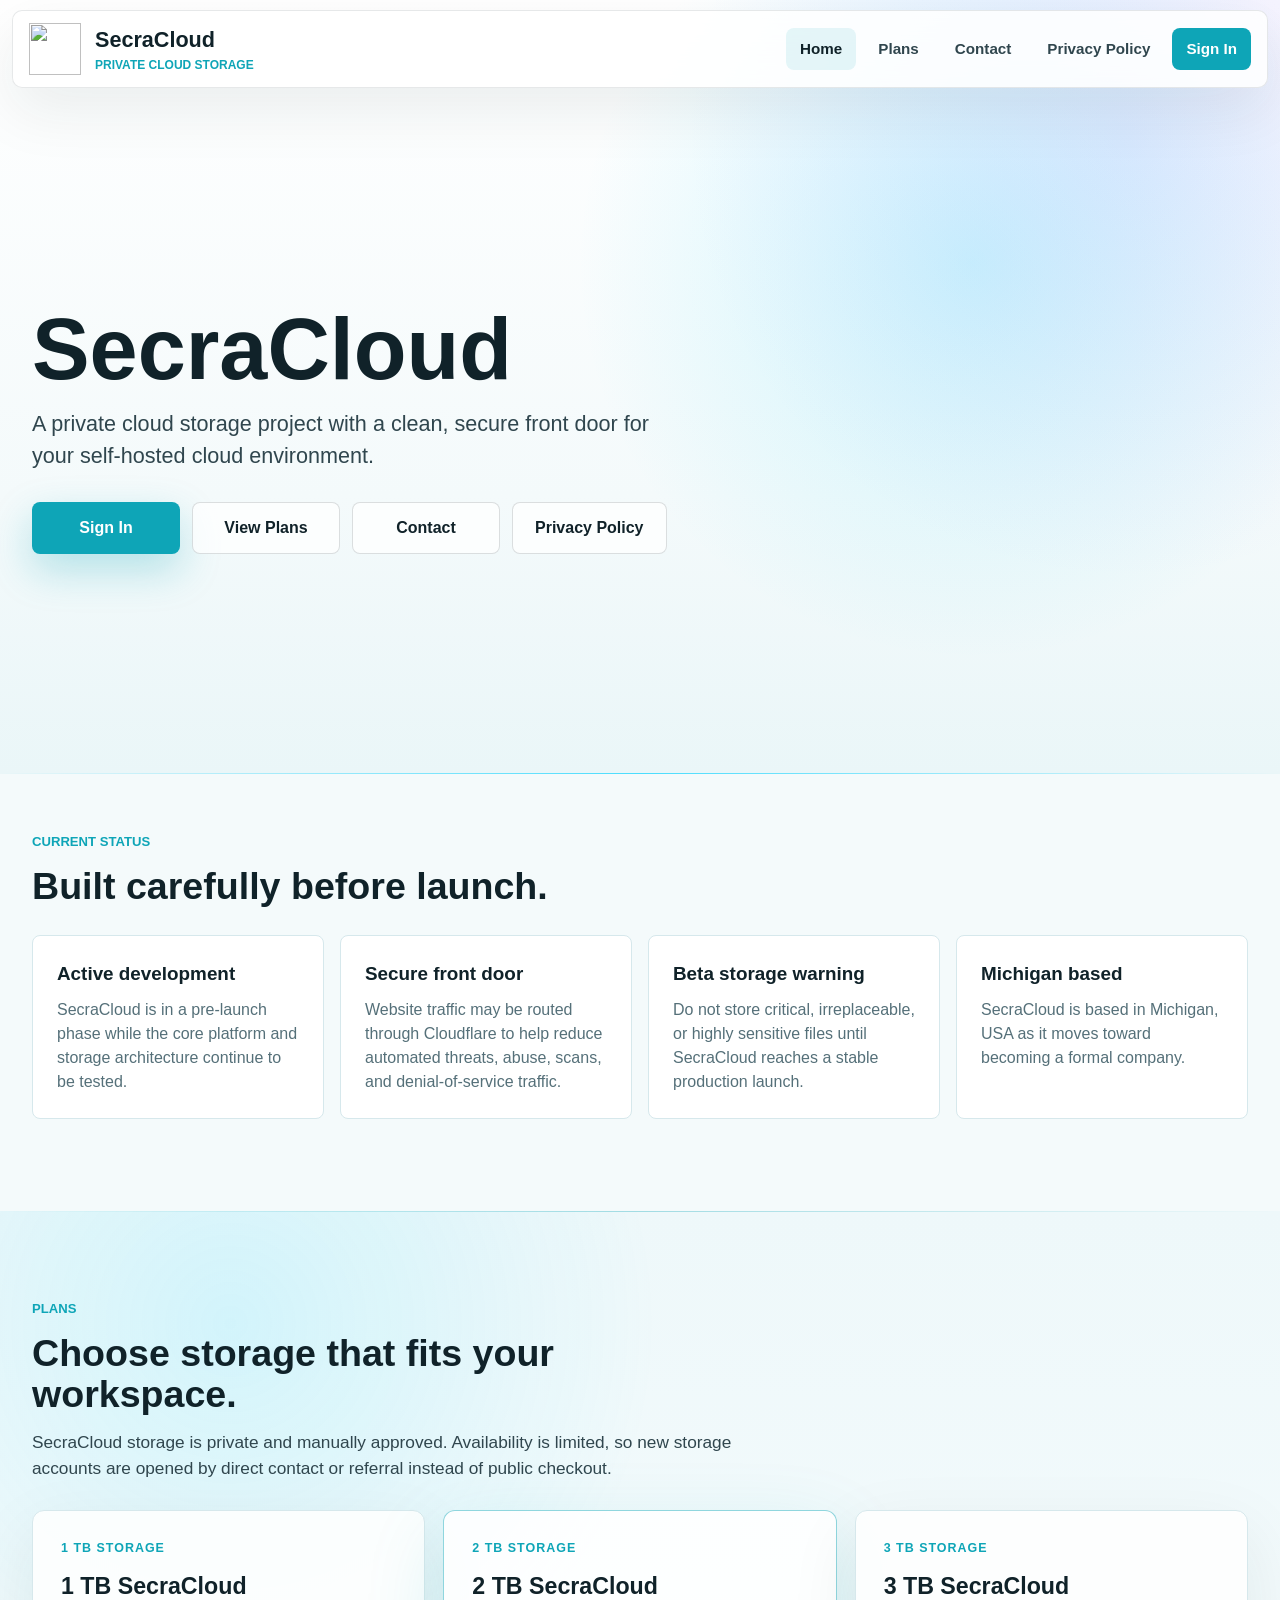
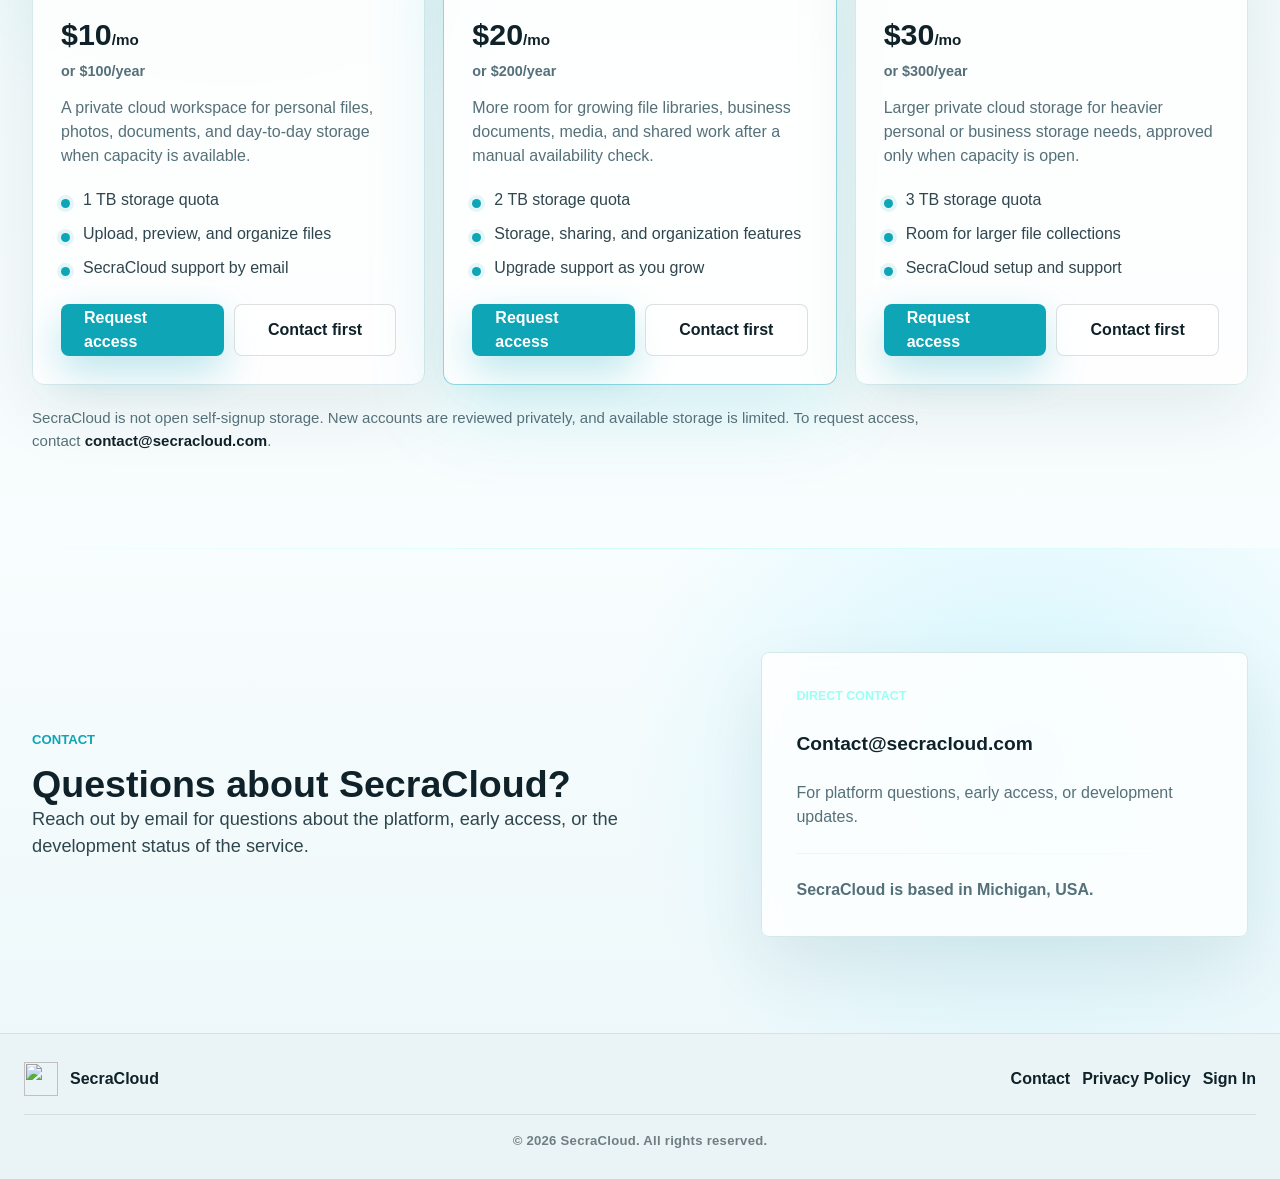
==== commit 81fc61c5: "Add files via upload" ====
--- a/index.html
+++ b/index.html
@@ -98,8 +98,9 @@
             <p class="eyebrow dark">Plans</p>
             <h2 id="plans-title">Choose storage that fits your workspace.</h2>
             <p>
-              Start with a SecraCloud plan through secure Square checkout. After payment,
-              you will be sent back to SecraCloud for next steps.
+              SecraCloud storage is private and manually approved. Availability is
+              limited, so new storage accounts are opened by direct contact or referral
+              instead of public checkout.
             </p>
           </div>
           <div class="plans-grid">
@@ -109,16 +110,20 @@
               <p class="plan-price">$10<span>/mo</span> <small>or $100/year</small></p>
               <p class="plan-copy">
                 A private cloud workspace for personal files, photos, documents,
-                and day-to-day storage.
+                and day-to-day storage when capacity is available.
               </p>
               <ul class="plan-list">
                 <li>1 TB storage quota</li>
                 <li>Upload, preview, and organize files</li>
                 <li>SecraCloud support by email</li>
               </ul>
-              <div class="billing-actions" aria-label="1 TB payment options">
-                <a class="button button-primary plan-action" href="https://square.link/u/JFRCzq7t">Monthly</a>
-                <a class="button button-secondary plan-action" href="https://square.link/u/P3JAWBYu">Annual</a>
+              <div class="billing-actions billing-actions-paused" aria-label="1 TB private access request options">
+                <a class="button button-primary plan-action" href="mailto:contact@secracloud.com?subject=SecraCloud%201%20TB%20storage%20request">
+                  Request access
+                </a>
+                <a class="button button-secondary plan-action" href="#contact">
+                  Contact first
+                </a>
               </div>
             </article>
             <article class="plan-card plan-card-featured">
@@ -127,16 +132,20 @@
               <p class="plan-price">$20<span>/mo</span> <small>or $200/year</small></p>
               <p class="plan-copy">
                 More room for growing file libraries, business documents,
-                media, and shared work.
+                media, and shared work after a manual availability check.
               </p>
               <ul class="plan-list">
                 <li>2 TB storage quota</li>
                 <li>Storage, sharing, and organization features</li>
                 <li>Upgrade support as you grow</li>
               </ul>
-              <div class="billing-actions" aria-label="2 TB payment options">
-                <a class="button button-primary plan-action" href="https://square.link/u/PpLagt5y">Monthly</a>
-                <a class="button button-secondary plan-action" href="https://square.link/u/ily0Ptu7">Annual</a>
+              <div class="billing-actions billing-actions-paused" aria-label="2 TB private access request options">
+                <a class="button button-primary plan-action" href="mailto:contact@secracloud.com?subject=SecraCloud%202%20TB%20storage%20request">
+                  Request access
+                </a>
+                <a class="button button-secondary plan-action" href="#contact">
+                  Contact first
+                </a>
               </div>
             </article>
             <article class="plan-card">
@@ -145,21 +154,27 @@
               <p class="plan-price">$30<span>/mo</span> <small>or $300/year</small></p>
               <p class="plan-copy">
                 Larger private cloud storage for heavier personal or business
-                storage needs.
+                storage needs, approved only when capacity is open.
               </p>
               <ul class="plan-list">
                 <li>3 TB storage quota</li>
                 <li>Room for larger file collections</li>
                 <li>SecraCloud setup and support</li>
               </ul>
-              <div class="billing-actions" aria-label="3 TB payment options">
-                <a class="button button-primary plan-action" href="https://square.link/u/tF7GoPCK">Monthly</a>
-                <a class="button button-secondary plan-action" href="https://square.link/u/5S09Izq6">Annual</a>
+              <div class="billing-actions billing-actions-paused" aria-label="3 TB private access request options">
+                <a class="button button-primary plan-action" href="mailto:contact@secracloud.com?subject=SecraCloud%203%20TB%20storage%20request">
+                  Request access
+                </a>
+                <a class="button button-secondary plan-action" href="#contact">
+                  Contact first
+                </a>
               </div>
             </article>
           </div>
           <p class="plans-note">
-            <strong>Square handles payment checkout securely.<strong>
+            SecraCloud is not open self-signup storage. New accounts are reviewed
+            privately, and available storage is limited. To request access, contact
+            <strong>contact@secracloud.com</strong>.
           </p>
         </div>
       </section>
